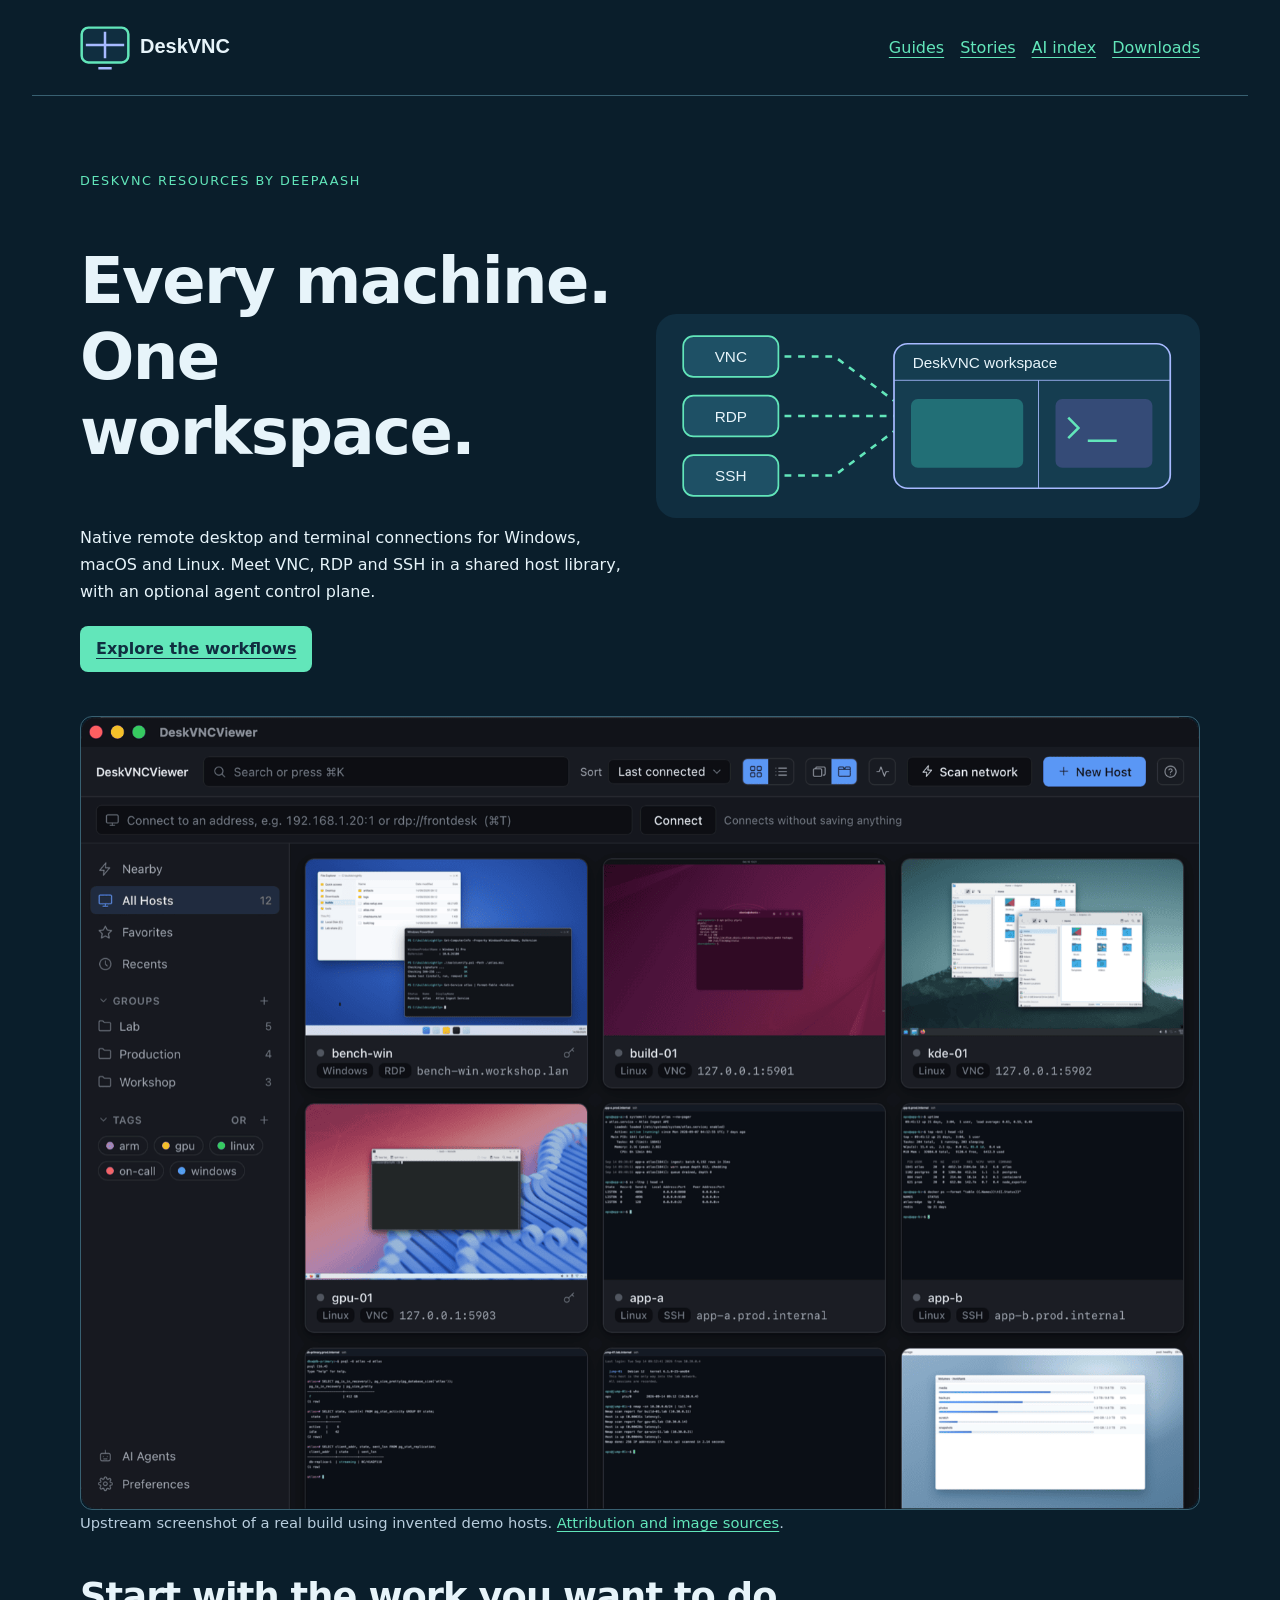
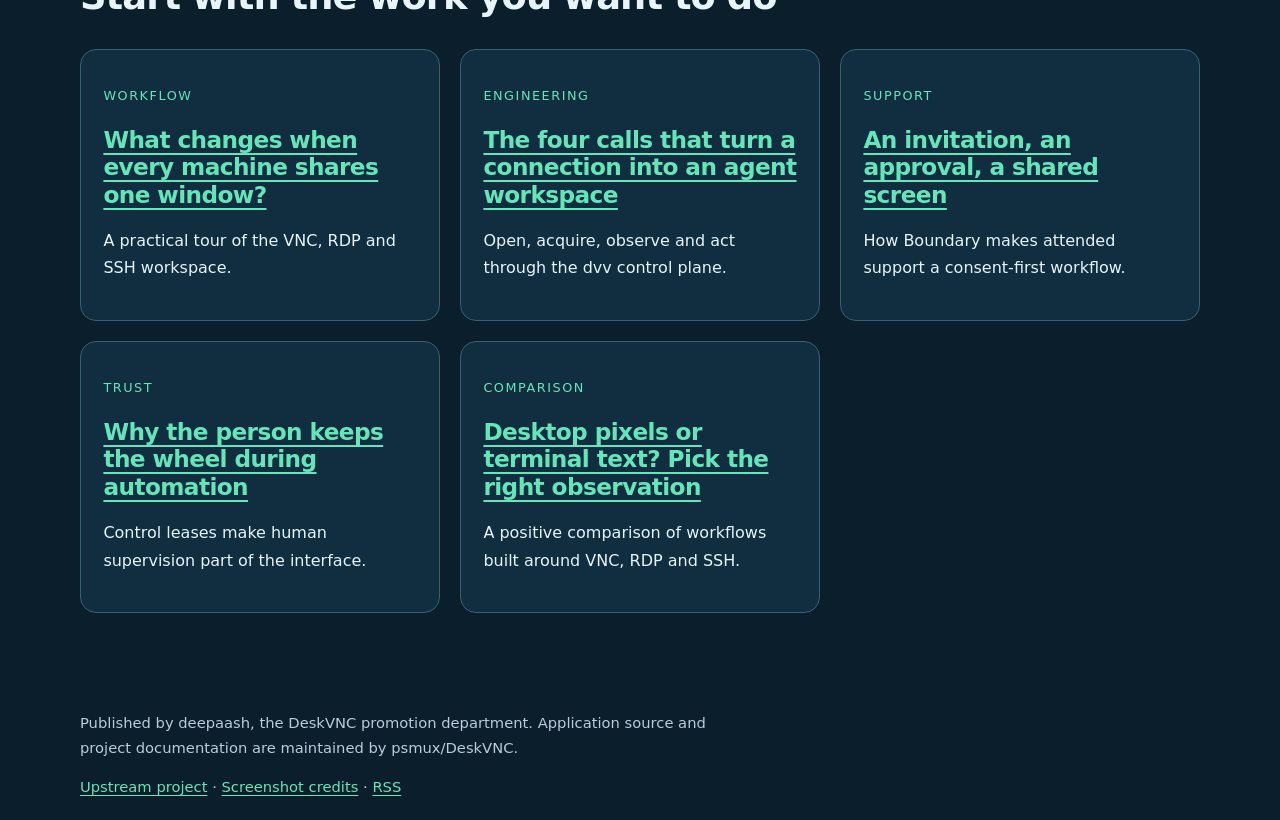
==== docs/index.html @ 3f1eed8b "Publish reviewed DeskVNC resources" ====
<!doctype html>
<html lang="en"><head><meta charset="utf-8"><meta name="viewport" content="width=device-width, initial-scale=1">
<title>Every machine. One workspace. | DeskVNC resources</title><meta name="description" content="Every machine. One workspace.. DeskVNC guides by deepaash.">
<link rel="canonical" href="https://deepaash.github.io/deskvnc-resources-s3-32937833543b/index.html"><link rel="stylesheet" href="style.css"><link rel="icon" href="assets/favicon.svg" type="image/svg+xml"><link rel="alternate" type="application/rss+xml" title="DeskVNC resources" href="rss.xml">
<script type="application/ld+json">{"@context": "https://schema.org", "@type": "WebPage", "headline": "Every machine. One workspace.", "url": "https://deepaash.github.io/deskvnc-resources-s3-32937833543b/index.html", "publisher": {"@type": "Organization", "name": "deepaash"}, "about": {"@type": "SoftwareApplication", "name": "DeskVNC", "url": "https://github.com/psmux/DeskVNC"}}</script></head><body>
<a class="skip-link" href="#main">Skip to content</a><header><a class="brand" href="index.html"><img src="assets/logo.svg" alt="DeskVNC resources"></a><nav aria-label="Primary"><a href="guides.html">Guides</a><a href="posts.html">Stories</a><a href="llms.txt">AI index</a><a href="https://github.com/psmux/DeskVNC/releases">Downloads</a></nav></header>
<main id="main"><section class="hero"><div><p class="eyebrow">DeskVNC resources by deepaash</p><h1>Every machine. One workspace.</h1><p>Native remote desktop and terminal connections for Windows, macOS and Linux. Meet VNC, RDP and SSH in a shared host library, with an optional agent control plane.</p><a class="button" href="guides.html">Explore the workflows</a></div><img class="art" src="assets/hero.svg" alt="Three protocols flow into a DeskVNC workspace"></section><figure><img class="shot" src="assets/library.png" alt="Upstream DeskVNC host library with demo machines"><figcaption>Upstream screenshot of a real build using invented demo hosts. <a href="credits.html">Attribution and image sources</a>.</figcaption></figure><section><h2>Start with the work you want to do</h2><div class="grid"><article class="card"><p class="eyebrow">workflow</p><h2><a href="posts/one-window.html">What changes when every machine shares one window?</a></h2><p>A practical tour of the VNC, RDP and SSH workspace.</p></article><article class="card"><p class="eyebrow">engineering</p><h2><a href="posts/observe-act.html">The four calls that turn a connection into an agent workspace</a></h2><p>Open, acquire, observe and act through the dvv control plane.</p></article><article class="card"><p class="eyebrow">support</p><h2><a href="posts/boundary.html">An invitation, an approval, a shared screen</a></h2><p>How Boundary makes attended support a consent-first workflow.</p></article><article class="card"><p class="eyebrow">trust</p><h2><a href="posts/human-takeover.html">Why the person keeps the wheel during automation</a></h2><p>Control leases make human supervision part of the interface.</p></article><article class="card"><p class="eyebrow">comparison</p><h2><a href="posts/protocol-choice.html">Desktop pixels or terminal text? Pick the right observation</a></h2><p>A positive comparison of workflows built around VNC, RDP and SSH.</p></article></div></section></main><footer><p>Published by deepaash, the DeskVNC promotion department. Application source and project documentation are maintained by psmux/DeskVNC.</p><a href="https://github.com/psmux/DeskVNC">Upstream project</a> · <a href="credits.html">Screenshot credits</a> · <a href="rss.xml">RSS</a></footer></body></html>
---- docs/style.css ----
:root {color-scheme:dark;font:1rem/1.7 system-ui,sans-serif;color:#e7f4fa;background:#0a1e2b;--accent:#62e6ba;--muted:#b8cddd}
*{box-sizing:border-box}body{margin:0}header,main,footer{max-width:76rem;margin:auto;padding:1.3rem clamp(1rem,4vw,3rem)}header{border-bottom:1px solid #386071;display:flex;align-items:center;justify-content:space-between;flex-wrap:wrap;gap:1rem}nav{display:flex;flex-wrap:wrap;gap:1rem}a{color:var(--accent);text-underline-offset:.22em}a:hover{color:white}h1,h2,h3{line-height:1.18;letter-spacing:-.025em}h1{font-size:clamp(2.1rem,5vw,4rem);max-width:20ch}h2{font-size:clamp(1.6rem,3vw,2.3rem)}p,li{max-width:72ch}section{margin:2.5rem 0}img{display:block;max-width:100%;height:auto}figure{margin:1.5rem 0}figcaption,footer{color:var(--muted);font-size:.92rem}.brand img{width:200px}.hero{display:grid;grid-template-columns:1fr 1fr;gap:2rem;align-items:center}.grid{display:grid;grid-template-columns:repeat(auto-fit,minmax(min(100%,19rem),1fr));gap:1.25rem}.card{padding:1.4rem;border:1px solid #386071;border-radius:1rem;background:#102e40}.card h2{font-size:1.45rem}.eyebrow{text-transform:uppercase;letter-spacing:.12em;color:var(--accent);font-size:.8rem}.button{display:inline-block;background:var(--accent);color:#102e40;font-weight:700;padding:.6rem 1rem;border-radius:.5rem;margin:.25rem 0}.button:hover{background:white;color:#102e40}.art{width:100%;max-width:640px}.shot{border:1px solid #386071;border-radius:.75rem}pre{overflow:auto;max-width:100%;padding:1.2rem;background:#102e40;border:1px solid #386071;border-radius:.7rem;font-size:.85rem}code{overflow-wrap:anywhere}article,main{min-width:0}a{overflow-wrap:anywhere}.skip-link{position:absolute;top:-5rem;left:1rem;background:#102e40;padding:1rem;z-index:10}.skip-link:focus{top:0}a:focus-visible{outline:3px solid #a7baff;outline-offset:4px}.source{font-size:.9rem;color:var(--muted)}@media(max-width:700px){.hero{grid-template-columns:1fr}header{align-items:flex-start}.brand img{width:170px}}@media(prefers-reduced-motion:reduce){*{scroll-behavior:auto!important;animation:none!important;transition:none!important}}
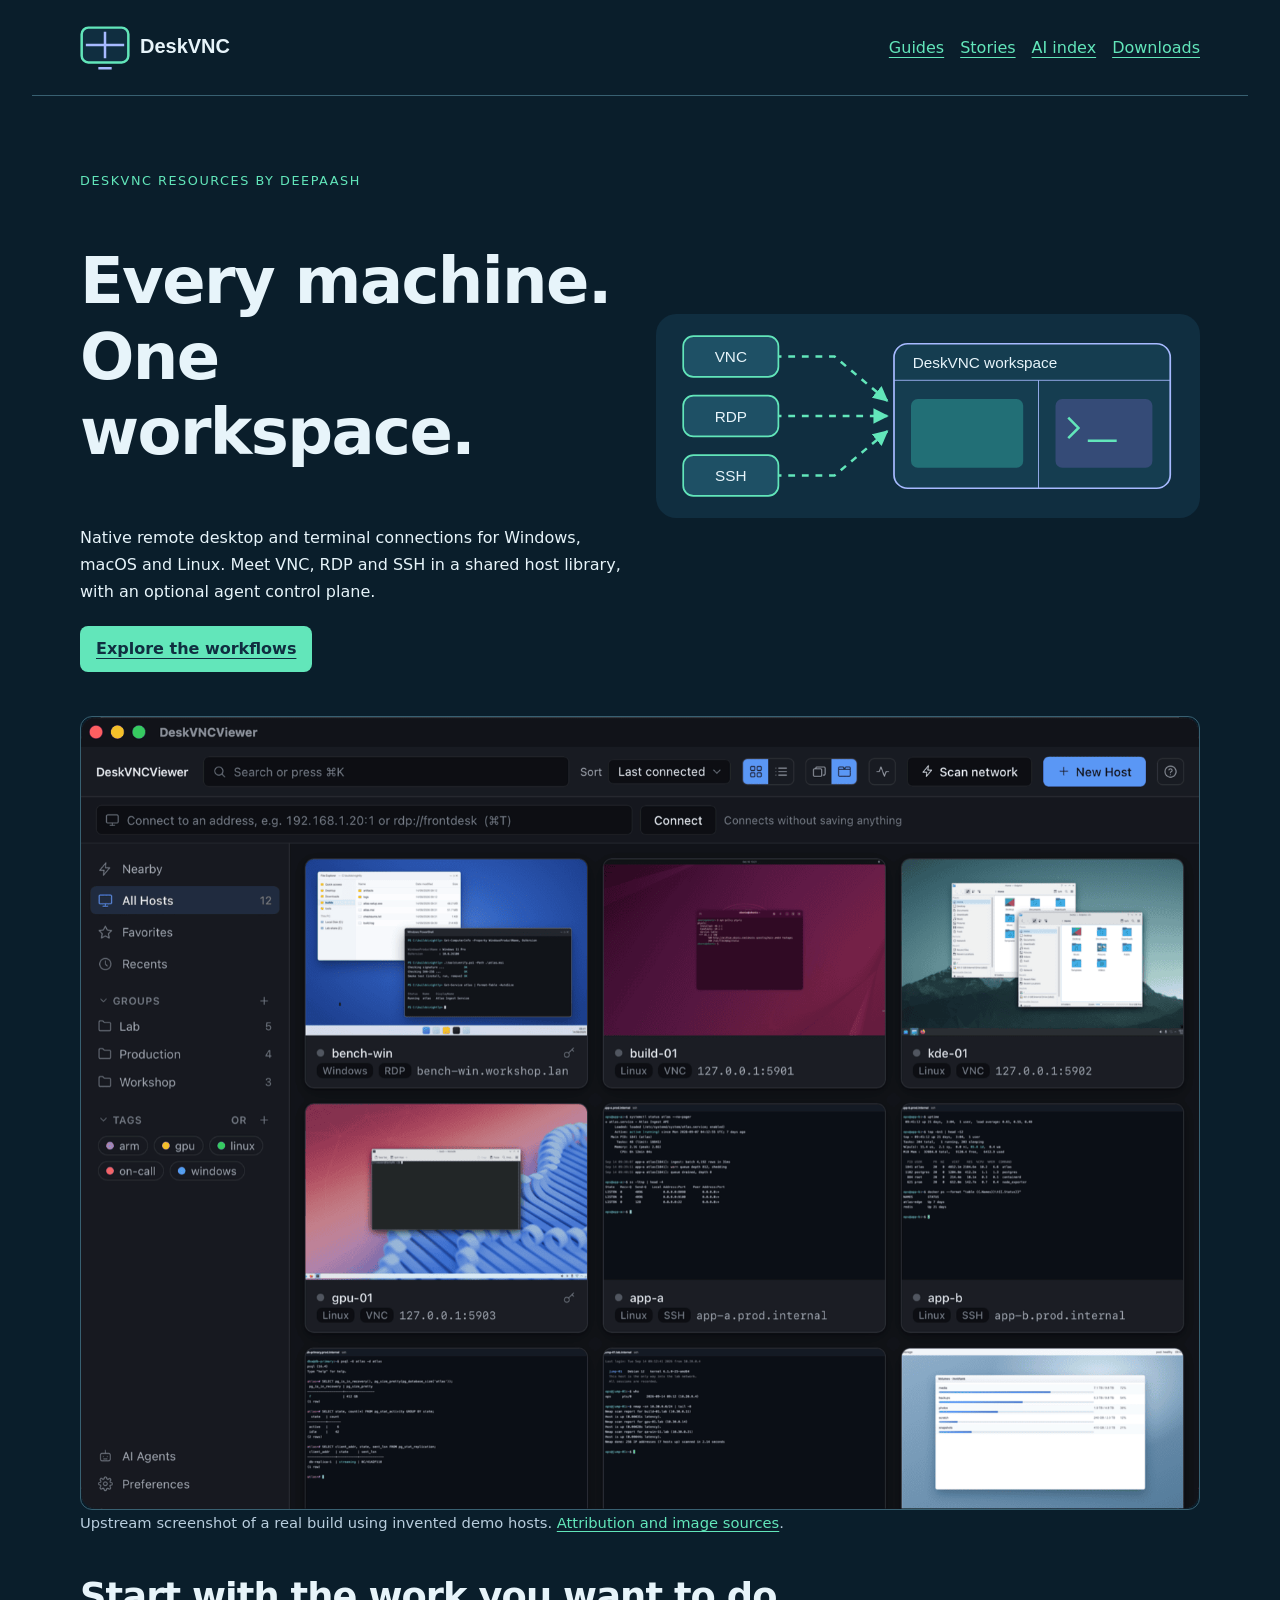
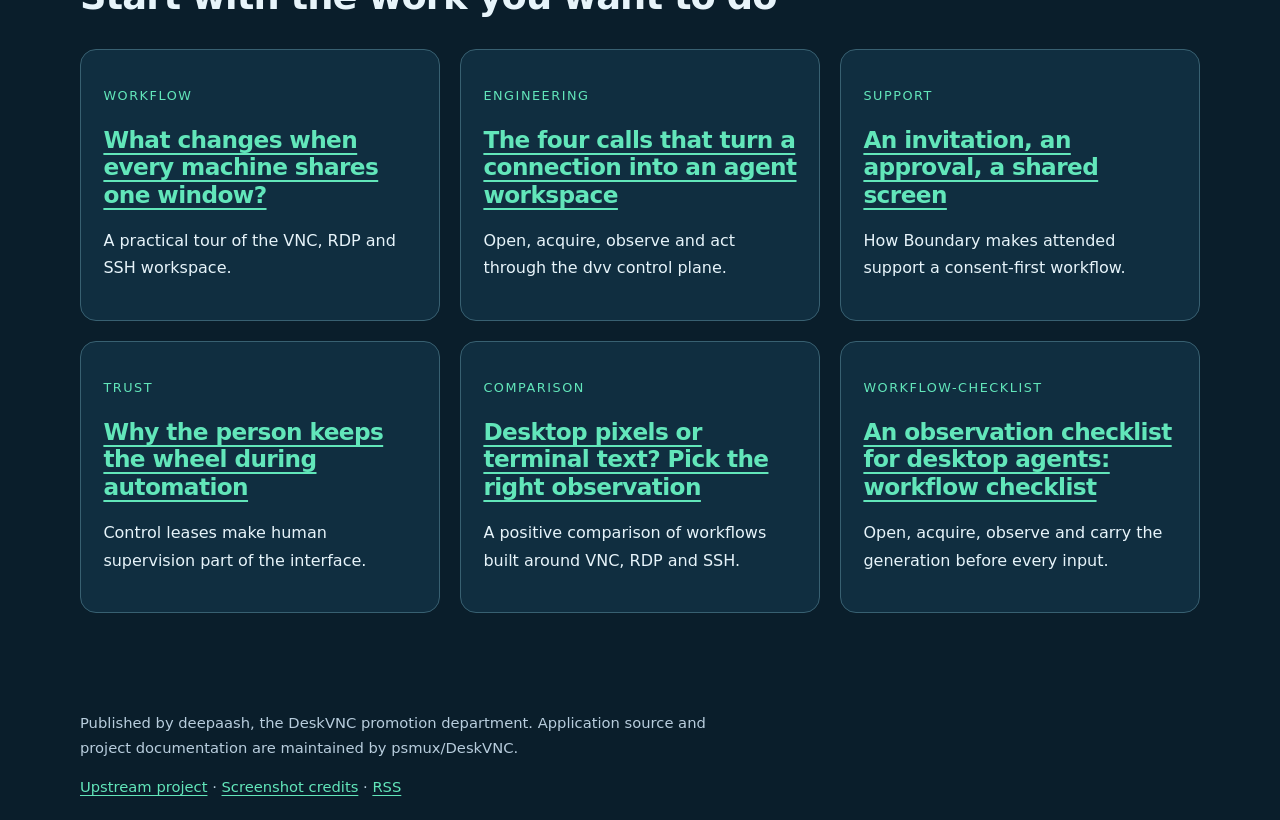
==== commit fd62eea1: "Publish reviewed DeskVNC resources" ====
--- a/docs/index.html
+++ b/docs/index.html
@@ -4,4 +4,4 @@
 <link rel="canonical" href="https://deepaash.github.io/deskvnc-resources-s3-32937833543b/index.html"><link rel="stylesheet" href="style.css"><link rel="icon" href="assets/favicon.svg" type="image/svg+xml"><link rel="alternate" type="application/rss+xml" title="DeskVNC resources" href="rss.xml">
 <script type="application/ld+json">{"@context": "https://schema.org", "@type": "WebPage", "headline": "Every machine. One workspace.", "url": "https://deepaash.github.io/deskvnc-resources-s3-32937833543b/index.html", "publisher": {"@type": "Organization", "name": "deepaash"}, "about": {"@type": "SoftwareApplication", "name": "DeskVNC", "url": "https://github.com/psmux/DeskVNC"}}</script></head><body>
 <a class="skip-link" href="#main">Skip to content</a><header><a class="brand" href="index.html"><img src="assets/logo.svg" alt="DeskVNC resources"></a><nav aria-label="Primary"><a href="guides.html">Guides</a><a href="posts.html">Stories</a><a href="llms.txt">AI index</a><a href="https://github.com/psmux/DeskVNC/releases">Downloads</a></nav></header>
-<main id="main"><section class="hero"><div><p class="eyebrow">DeskVNC resources by deepaash</p><h1>Every machine. One workspace.</h1><p>Native remote desktop and terminal connections for Windows, macOS and Linux. Meet VNC, RDP and SSH in a shared host library, with an optional agent control plane.</p><a class="button" href="guides.html">Explore the workflows</a></div><img class="art" src="assets/hero.svg" alt="Three protocols flow into a DeskVNC workspace"></section><figure><img class="shot" src="assets/library.png" alt="Upstream DeskVNC host library with demo machines"><figcaption>Upstream screenshot of a real build using invented demo hosts. <a href="credits.html">Attribution and image sources</a>.</figcaption></figure><section><h2>Start with the work you want to do</h2><div class="grid"><article class="card"><p class="eyebrow">workflow</p><h2><a href="posts/one-window.html">What changes when every machine shares one window?</a></h2><p>A practical tour of the VNC, RDP and SSH workspace.</p></article><article class="card"><p class="eyebrow">engineering</p><h2><a href="posts/observe-act.html">The four calls that turn a connection into an agent workspace</a></h2><p>Open, acquire, observe and act through the dvv control plane.</p></article><article class="card"><p class="eyebrow">support</p><h2><a href="posts/boundary.html">An invitation, an approval, a shared screen</a></h2><p>How Boundary makes attended support a consent-first workflow.</p></article><article class="card"><p class="eyebrow">trust</p><h2><a href="posts/human-takeover.html">Why the person keeps the wheel during automation</a></h2><p>Control leases make human supervision part of the interface.</p></article><article class="card"><p class="eyebrow">comparison</p><h2><a href="posts/protocol-choice.html">Desktop pixels or terminal text? Pick the right observation</a></h2><p>A positive comparison of workflows built around VNC, RDP and SSH.</p></article></div></section></main><footer><p>Published by deepaash, the DeskVNC promotion department. Application source and project documentation are maintained by psmux/DeskVNC.</p><a href="https://github.com/psmux/DeskVNC">Upstream project</a> · <a href="credits.html">Screenshot credits</a> · <a href="rss.xml">RSS</a></footer></body></html>+<main id="main"><section class="hero"><div><p class="eyebrow">DeskVNC resources by deepaash</p><h1>Every machine. One workspace.</h1><p>Native remote desktop and terminal connections for Windows, macOS and Linux. Meet VNC, RDP and SSH in a shared host library, with an optional agent control plane.</p><a class="button" href="guides.html">Explore the workflows</a></div><img class="art" src="assets/hero.svg" alt="Three protocols flow into a DeskVNC workspace"></section><figure><img class="shot" src="assets/library.png" alt="Upstream DeskVNC host library with demo machines"><figcaption>Upstream screenshot of a real build using invented demo hosts. <a href="credits.html">Attribution and image sources</a>.</figcaption></figure><section><h2>Start with the work you want to do</h2><div class="grid"><article class="card"><p class="eyebrow">workflow</p><h2><a href="posts/one-window.html">What changes when every machine shares one window?</a></h2><p>A practical tour of the VNC, RDP and SSH workspace.</p></article><article class="card"><p class="eyebrow">engineering</p><h2><a href="posts/observe-act.html">The four calls that turn a connection into an agent workspace</a></h2><p>Open, acquire, observe and act through the dvv control plane.</p></article><article class="card"><p class="eyebrow">support</p><h2><a href="posts/boundary.html">An invitation, an approval, a shared screen</a></h2><p>How Boundary makes attended support a consent-first workflow.</p></article><article class="card"><p class="eyebrow">trust</p><h2><a href="posts/human-takeover.html">Why the person keeps the wheel during automation</a></h2><p>Control leases make human supervision part of the interface.</p></article><article class="card"><p class="eyebrow">comparison</p><h2><a href="posts/protocol-choice.html">Desktop pixels or terminal text? Pick the right observation</a></h2><p>A positive comparison of workflows built around VNC, RDP and SSH.</p></article><article class="card"><p class="eyebrow">workflow-checklist</p><h2><a href="posts/agents-workflow-checklist.html">An observation checklist for desktop agents: workflow checklist</a></h2><p>Open, acquire, observe and carry the generation before every input.</p></article></div></section></main><footer><p>Published by deepaash, the DeskVNC promotion department. Application source and project documentation are maintained by psmux/DeskVNC.</p><a href="https://github.com/psmux/DeskVNC">Upstream project</a> · <a href="credits.html">Screenshot credits</a> · <a href="rss.xml">RSS</a></footer></body></html>
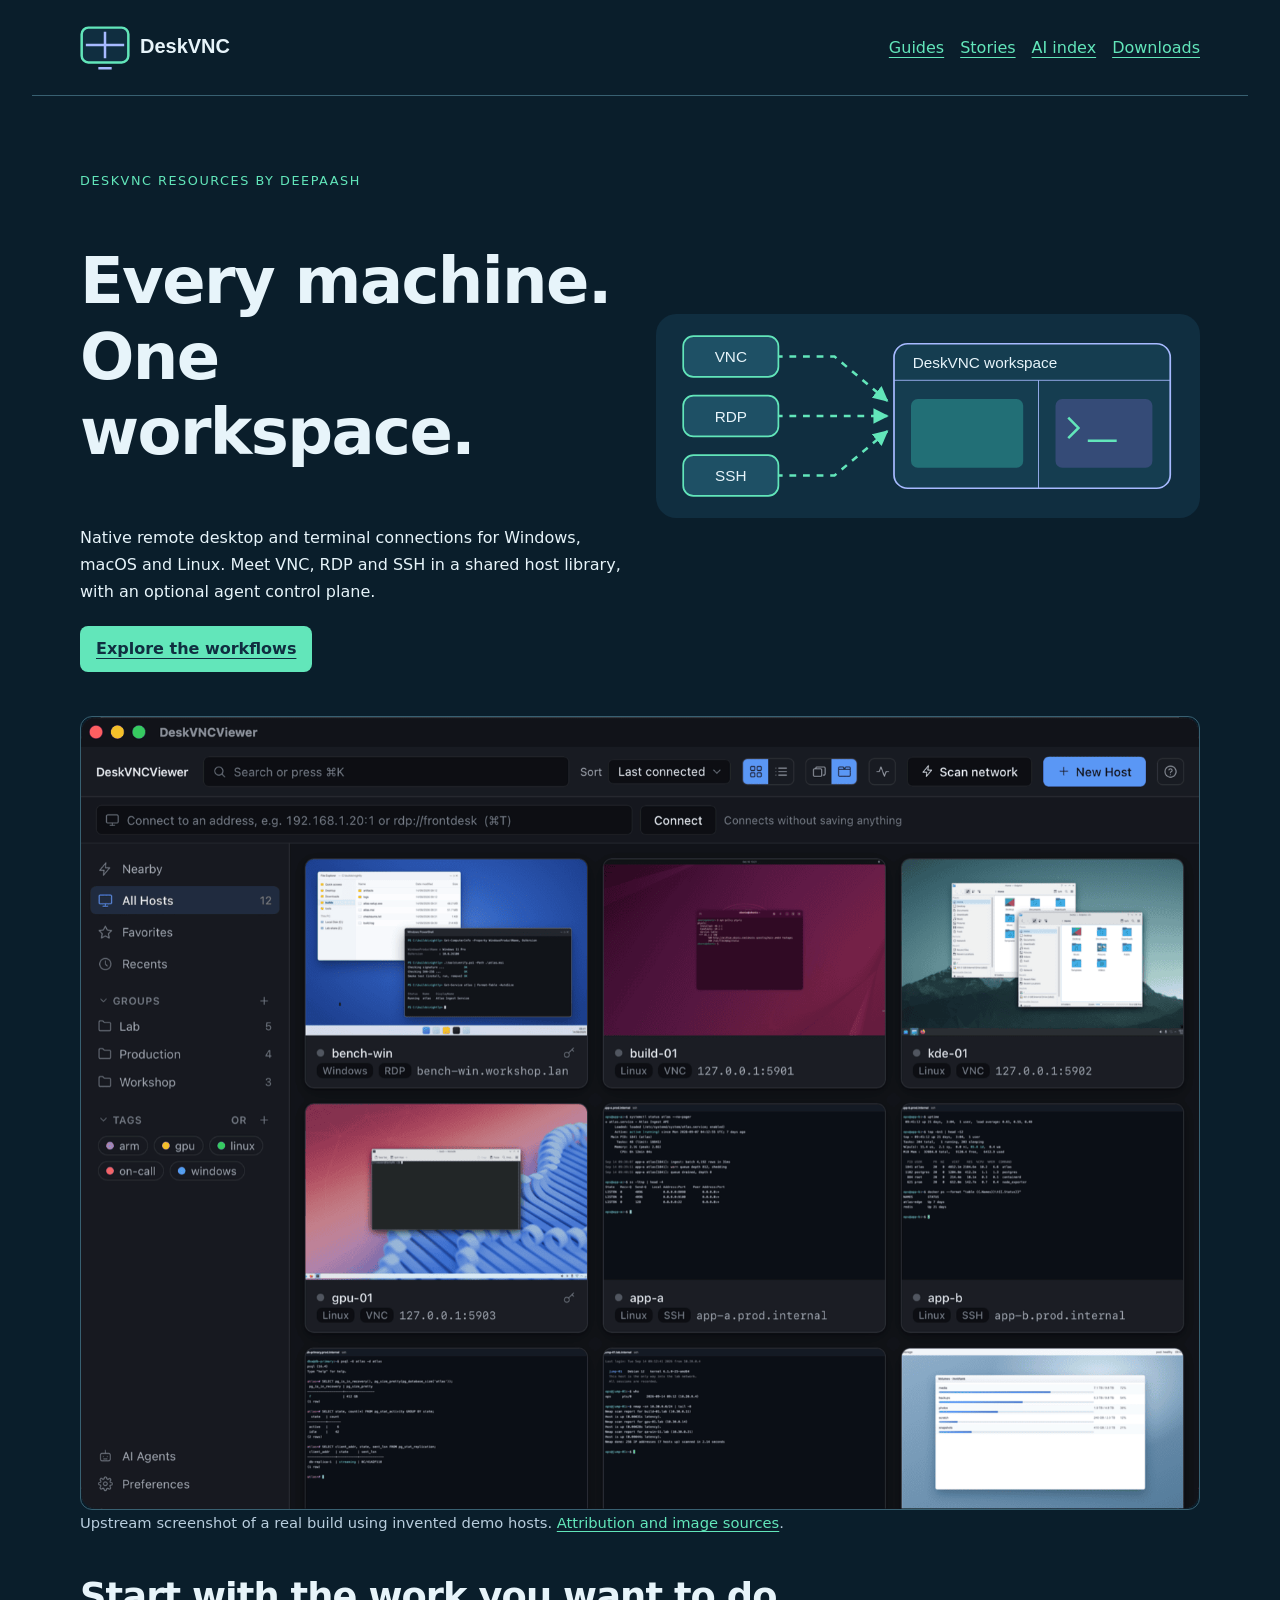
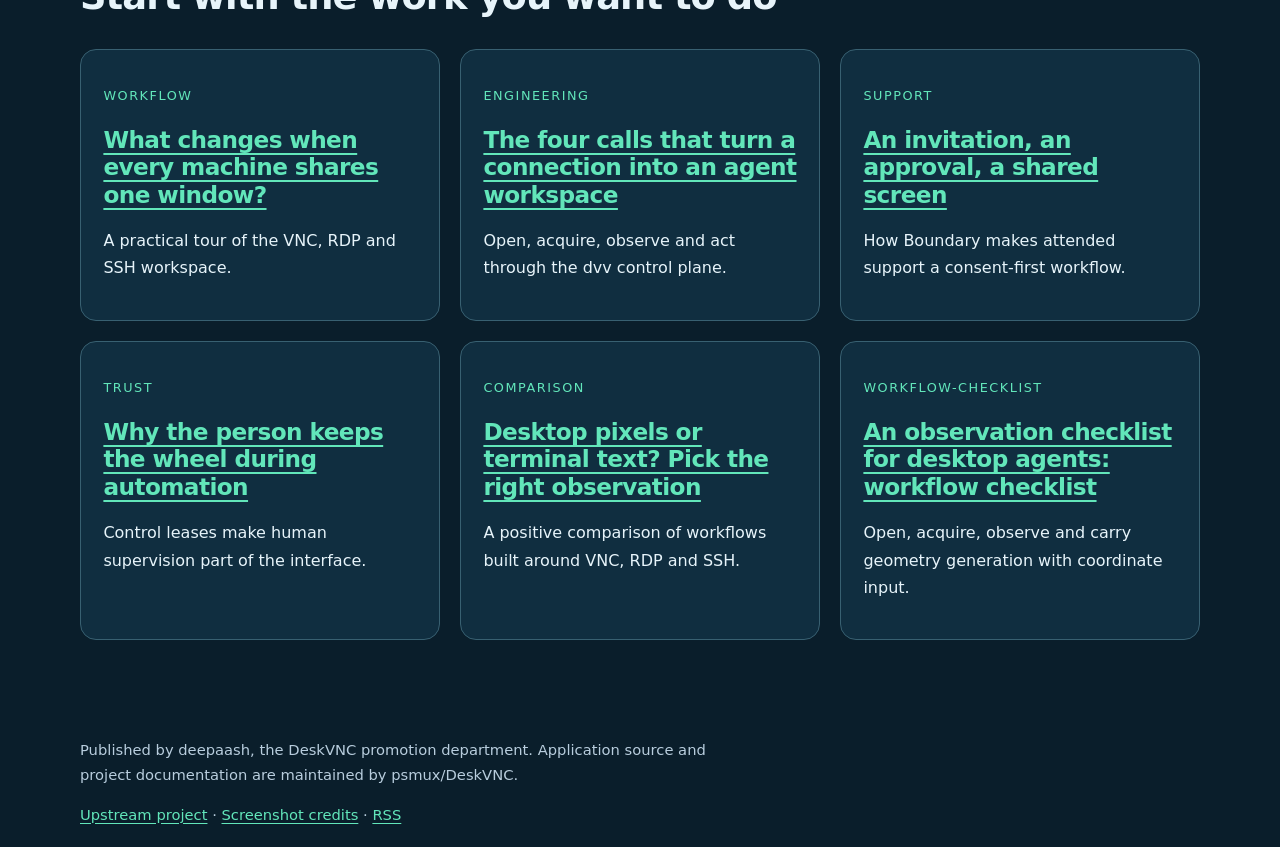
==== commit ccef969b: "Publish reviewed DeskVNC resources" ====
--- a/docs/index.html
+++ b/docs/index.html
@@ -4,4 +4,4 @@
 <link rel="canonical" href="https://deepaash.github.io/deskvnc-resources-s3-32937833543b/index.html"><link rel="stylesheet" href="style.css"><link rel="icon" href="assets/favicon.svg" type="image/svg+xml"><link rel="alternate" type="application/rss+xml" title="DeskVNC resources" href="rss.xml">
 <script type="application/ld+json">{"@context": "https://schema.org", "@type": "WebPage", "headline": "Every machine. One workspace.", "url": "https://deepaash.github.io/deskvnc-resources-s3-32937833543b/index.html", "publisher": {"@type": "Organization", "name": "deepaash"}, "about": {"@type": "SoftwareApplication", "name": "DeskVNC", "url": "https://github.com/psmux/DeskVNC"}}</script></head><body>
 <a class="skip-link" href="#main">Skip to content</a><header><a class="brand" href="index.html"><img src="assets/logo.svg" alt="DeskVNC resources"></a><nav aria-label="Primary"><a href="guides.html">Guides</a><a href="posts.html">Stories</a><a href="llms.txt">AI index</a><a href="https://github.com/psmux/DeskVNC/releases">Downloads</a></nav></header>
-<main id="main"><section class="hero"><div><p class="eyebrow">DeskVNC resources by deepaash</p><h1>Every machine. One workspace.</h1><p>Native remote desktop and terminal connections for Windows, macOS and Linux. Meet VNC, RDP and SSH in a shared host library, with an optional agent control plane.</p><a class="button" href="guides.html">Explore the workflows</a></div><img class="art" src="assets/hero.svg" alt="Three protocols flow into a DeskVNC workspace"></section><figure><img class="shot" src="assets/library.png" alt="Upstream DeskVNC host library with demo machines"><figcaption>Upstream screenshot of a real build using invented demo hosts. <a href="credits.html">Attribution and image sources</a>.</figcaption></figure><section><h2>Start with the work you want to do</h2><div class="grid"><article class="card"><p class="eyebrow">workflow</p><h2><a href="posts/one-window.html">What changes when every machine shares one window?</a></h2><p>A practical tour of the VNC, RDP and SSH workspace.</p></article><article class="card"><p class="eyebrow">engineering</p><h2><a href="posts/observe-act.html">The four calls that turn a connection into an agent workspace</a></h2><p>Open, acquire, observe and act through the dvv control plane.</p></article><article class="card"><p class="eyebrow">support</p><h2><a href="posts/boundary.html">An invitation, an approval, a shared screen</a></h2><p>How Boundary makes attended support a consent-first workflow.</p></article><article class="card"><p class="eyebrow">trust</p><h2><a href="posts/human-takeover.html">Why the person keeps the wheel during automation</a></h2><p>Control leases make human supervision part of the interface.</p></article><article class="card"><p class="eyebrow">comparison</p><h2><a href="posts/protocol-choice.html">Desktop pixels or terminal text? Pick the right observation</a></h2><p>A positive comparison of workflows built around VNC, RDP and SSH.</p></article><article class="card"><p class="eyebrow">workflow-checklist</p><h2><a href="posts/agents-workflow-checklist.html">An observation checklist for desktop agents: workflow checklist</a></h2><p>Open, acquire, observe and carry the generation before every input.</p></article></div></section></main><footer><p>Published by deepaash, the DeskVNC promotion department. Application source and project documentation are maintained by psmux/DeskVNC.</p><a href="https://github.com/psmux/DeskVNC">Upstream project</a> · <a href="credits.html">Screenshot credits</a> · <a href="rss.xml">RSS</a></footer></body></html>+<main id="main"><section class="hero"><div><p class="eyebrow">DeskVNC resources by deepaash</p><h1>Every machine. One workspace.</h1><p>Native remote desktop and terminal connections for Windows, macOS and Linux. Meet VNC, RDP and SSH in a shared host library, with an optional agent control plane.</p><a class="button" href="guides.html">Explore the workflows</a></div><img class="art" src="assets/hero.svg" alt="Three protocols flow into a DeskVNC workspace"></section><figure><img class="shot" src="assets/library.png" alt="Upstream DeskVNC host library with demo machines"><figcaption>Upstream screenshot of a real build using invented demo hosts. <a href="credits.html">Attribution and image sources</a>.</figcaption></figure><section><h2>Start with the work you want to do</h2><div class="grid"><article class="card"><p class="eyebrow">workflow</p><h2><a href="posts/one-window.html">What changes when every machine shares one window?</a></h2><p>A practical tour of the VNC, RDP and SSH workspace.</p></article><article class="card"><p class="eyebrow">engineering</p><h2><a href="posts/observe-act.html">The four calls that turn a connection into an agent workspace</a></h2><p>Open, acquire, observe and act through the dvv control plane.</p></article><article class="card"><p class="eyebrow">support</p><h2><a href="posts/boundary.html">An invitation, an approval, a shared screen</a></h2><p>How Boundary makes attended support a consent-first workflow.</p></article><article class="card"><p class="eyebrow">trust</p><h2><a href="posts/human-takeover.html">Why the person keeps the wheel during automation</a></h2><p>Control leases make human supervision part of the interface.</p></article><article class="card"><p class="eyebrow">comparison</p><h2><a href="posts/protocol-choice.html">Desktop pixels or terminal text? Pick the right observation</a></h2><p>A positive comparison of workflows built around VNC, RDP and SSH.</p></article><article class="card"><p class="eyebrow">workflow-checklist</p><h2><a href="posts/agents-workflow-checklist.html">An observation checklist for desktop agents: workflow checklist</a></h2><p>Open, acquire, observe and carry geometry generation with coordinate input.</p></article></div></section></main><footer><p>Published by deepaash, the DeskVNC promotion department. Application source and project documentation are maintained by psmux/DeskVNC.</p><a href="https://github.com/psmux/DeskVNC">Upstream project</a> · <a href="credits.html">Screenshot credits</a> · <a href="rss.xml">RSS</a></footer></body></html>
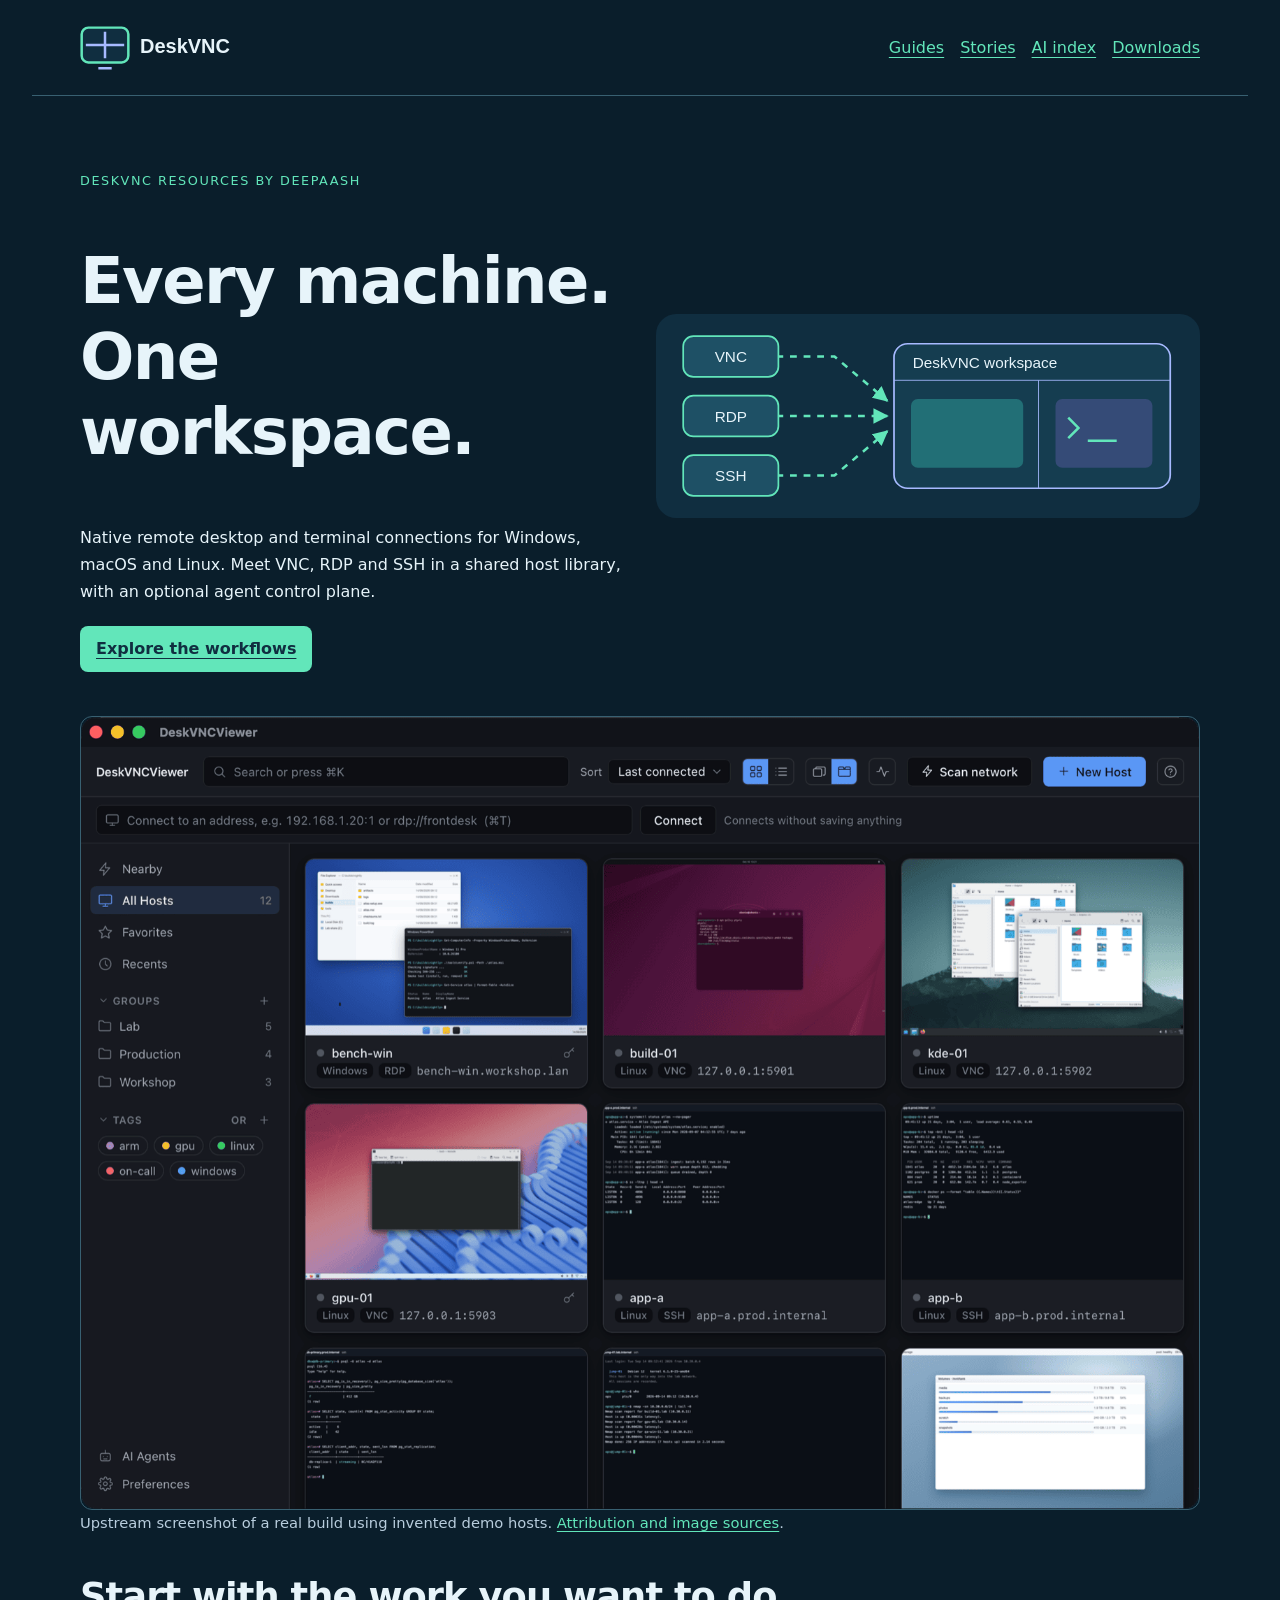
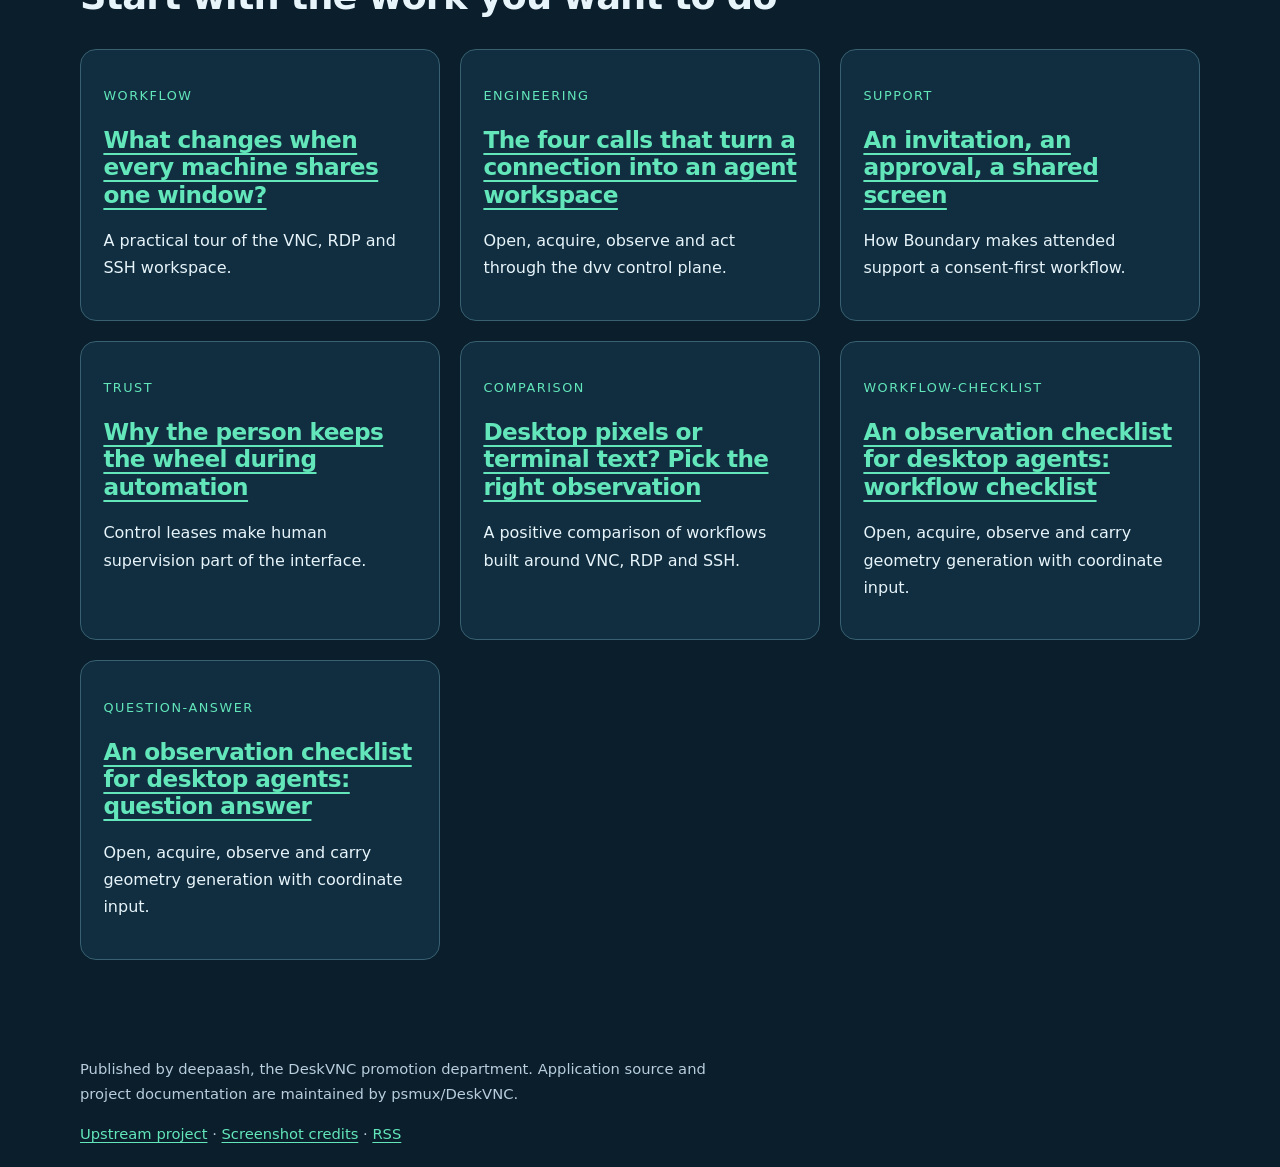
==== commit d1507b80: "Publish reviewed DeskVNC resources" ====
--- a/docs/index.html
+++ b/docs/index.html
@@ -4,4 +4,4 @@
 <link rel="canonical" href="https://deepaash.github.io/deskvnc-resources-s3-32937833543b/index.html"><link rel="stylesheet" href="style.css"><link rel="icon" href="assets/favicon.svg" type="image/svg+xml"><link rel="alternate" type="application/rss+xml" title="DeskVNC resources" href="rss.xml">
 <script type="application/ld+json">{"@context": "https://schema.org", "@type": "WebPage", "headline": "Every machine. One workspace.", "url": "https://deepaash.github.io/deskvnc-resources-s3-32937833543b/index.html", "publisher": {"@type": "Organization", "name": "deepaash"}, "about": {"@type": "SoftwareApplication", "name": "DeskVNC", "url": "https://github.com/psmux/DeskVNC"}}</script></head><body>
 <a class="skip-link" href="#main">Skip to content</a><header><a class="brand" href="index.html"><img src="assets/logo.svg" alt="DeskVNC resources"></a><nav aria-label="Primary"><a href="guides.html">Guides</a><a href="posts.html">Stories</a><a href="llms.txt">AI index</a><a href="https://github.com/psmux/DeskVNC/releases">Downloads</a></nav></header>
-<main id="main"><section class="hero"><div><p class="eyebrow">DeskVNC resources by deepaash</p><h1>Every machine. One workspace.</h1><p>Native remote desktop and terminal connections for Windows, macOS and Linux. Meet VNC, RDP and SSH in a shared host library, with an optional agent control plane.</p><a class="button" href="guides.html">Explore the workflows</a></div><img class="art" src="assets/hero.svg" alt="Three protocols flow into a DeskVNC workspace"></section><figure><img class="shot" src="assets/library.png" alt="Upstream DeskVNC host library with demo machines"><figcaption>Upstream screenshot of a real build using invented demo hosts. <a href="credits.html">Attribution and image sources</a>.</figcaption></figure><section><h2>Start with the work you want to do</h2><div class="grid"><article class="card"><p class="eyebrow">workflow</p><h2><a href="posts/one-window.html">What changes when every machine shares one window?</a></h2><p>A practical tour of the VNC, RDP and SSH workspace.</p></article><article class="card"><p class="eyebrow">engineering</p><h2><a href="posts/observe-act.html">The four calls that turn a connection into an agent workspace</a></h2><p>Open, acquire, observe and act through the dvv control plane.</p></article><article class="card"><p class="eyebrow">support</p><h2><a href="posts/boundary.html">An invitation, an approval, a shared screen</a></h2><p>How Boundary makes attended support a consent-first workflow.</p></article><article class="card"><p class="eyebrow">trust</p><h2><a href="posts/human-takeover.html">Why the person keeps the wheel during automation</a></h2><p>Control leases make human supervision part of the interface.</p></article><article class="card"><p class="eyebrow">comparison</p><h2><a href="posts/protocol-choice.html">Desktop pixels or terminal text? Pick the right observation</a></h2><p>A positive comparison of workflows built around VNC, RDP and SSH.</p></article><article class="card"><p class="eyebrow">workflow-checklist</p><h2><a href="posts/agents-workflow-checklist.html">An observation checklist for desktop agents: workflow checklist</a></h2><p>Open, acquire, observe and carry geometry generation with coordinate input.</p></article></div></section></main><footer><p>Published by deepaash, the DeskVNC promotion department. Application source and project documentation are maintained by psmux/DeskVNC.</p><a href="https://github.com/psmux/DeskVNC">Upstream project</a> · <a href="credits.html">Screenshot credits</a> · <a href="rss.xml">RSS</a></footer></body></html>+<main id="main"><section class="hero"><div><p class="eyebrow">DeskVNC resources by deepaash</p><h1>Every machine. One workspace.</h1><p>Native remote desktop and terminal connections for Windows, macOS and Linux. Meet VNC, RDP and SSH in a shared host library, with an optional agent control plane.</p><a class="button" href="guides.html">Explore the workflows</a></div><img class="art" src="assets/hero.svg" alt="Three protocols flow into a DeskVNC workspace"></section><figure><img class="shot" src="assets/library.png" alt="Upstream DeskVNC host library with demo machines"><figcaption>Upstream screenshot of a real build using invented demo hosts. <a href="credits.html">Attribution and image sources</a>.</figcaption></figure><section><h2>Start with the work you want to do</h2><div class="grid"><article class="card"><p class="eyebrow">workflow</p><h2><a href="posts/one-window.html">What changes when every machine shares one window?</a></h2><p>A practical tour of the VNC, RDP and SSH workspace.</p></article><article class="card"><p class="eyebrow">engineering</p><h2><a href="posts/observe-act.html">The four calls that turn a connection into an agent workspace</a></h2><p>Open, acquire, observe and act through the dvv control plane.</p></article><article class="card"><p class="eyebrow">support</p><h2><a href="posts/boundary.html">An invitation, an approval, a shared screen</a></h2><p>How Boundary makes attended support a consent-first workflow.</p></article><article class="card"><p class="eyebrow">trust</p><h2><a href="posts/human-takeover.html">Why the person keeps the wheel during automation</a></h2><p>Control leases make human supervision part of the interface.</p></article><article class="card"><p class="eyebrow">comparison</p><h2><a href="posts/protocol-choice.html">Desktop pixels or terminal text? Pick the right observation</a></h2><p>A positive comparison of workflows built around VNC, RDP and SSH.</p></article><article class="card"><p class="eyebrow">workflow-checklist</p><h2><a href="posts/agents-workflow-checklist.html">An observation checklist for desktop agents: workflow checklist</a></h2><p>Open, acquire, observe and carry geometry generation with coordinate input.</p></article><article class="card"><p class="eyebrow">question-answer</p><h2><a href="posts/agents-question-answer.html">An observation checklist for desktop agents: question answer</a></h2><p>Open, acquire, observe and carry geometry generation with coordinate input.</p></article></div></section></main><footer><p>Published by deepaash, the DeskVNC promotion department. Application source and project documentation are maintained by psmux/DeskVNC.</p><a href="https://github.com/psmux/DeskVNC">Upstream project</a> · <a href="credits.html">Screenshot credits</a> · <a href="rss.xml">RSS</a></footer></body></html>
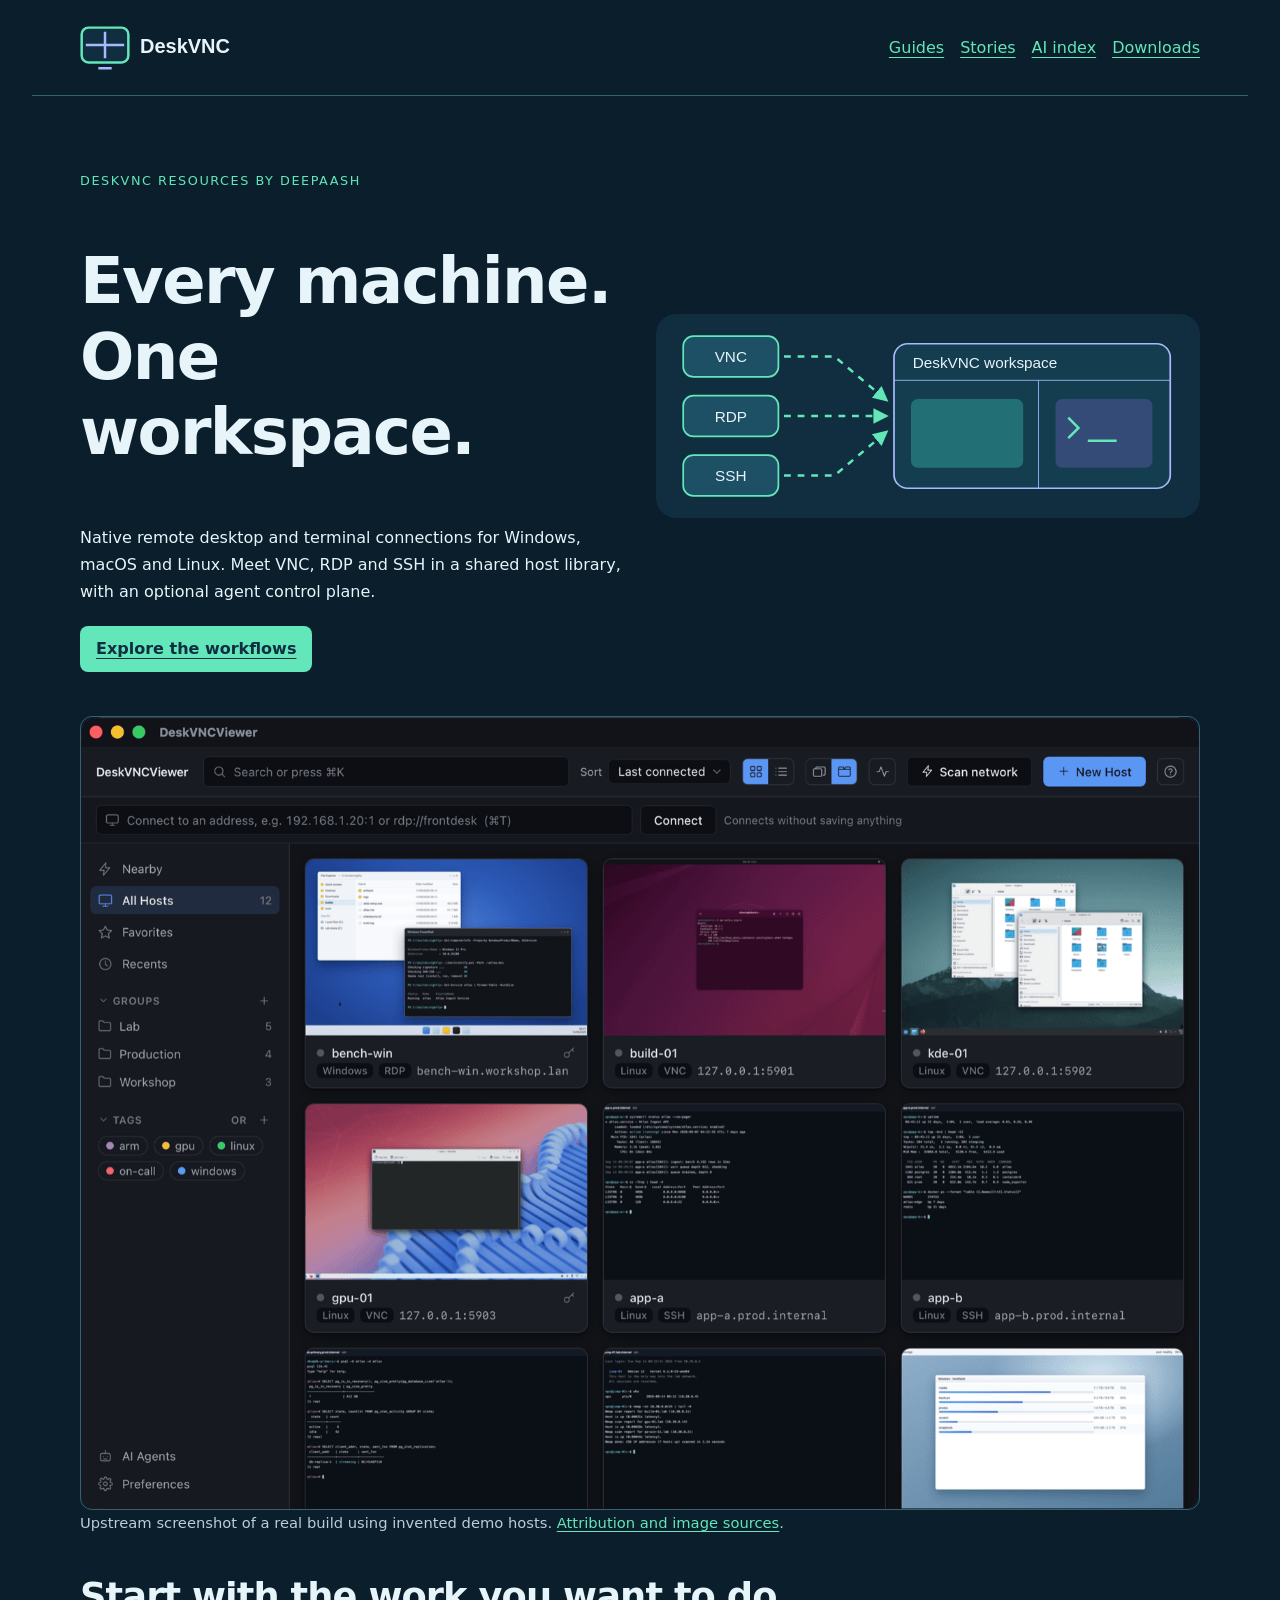
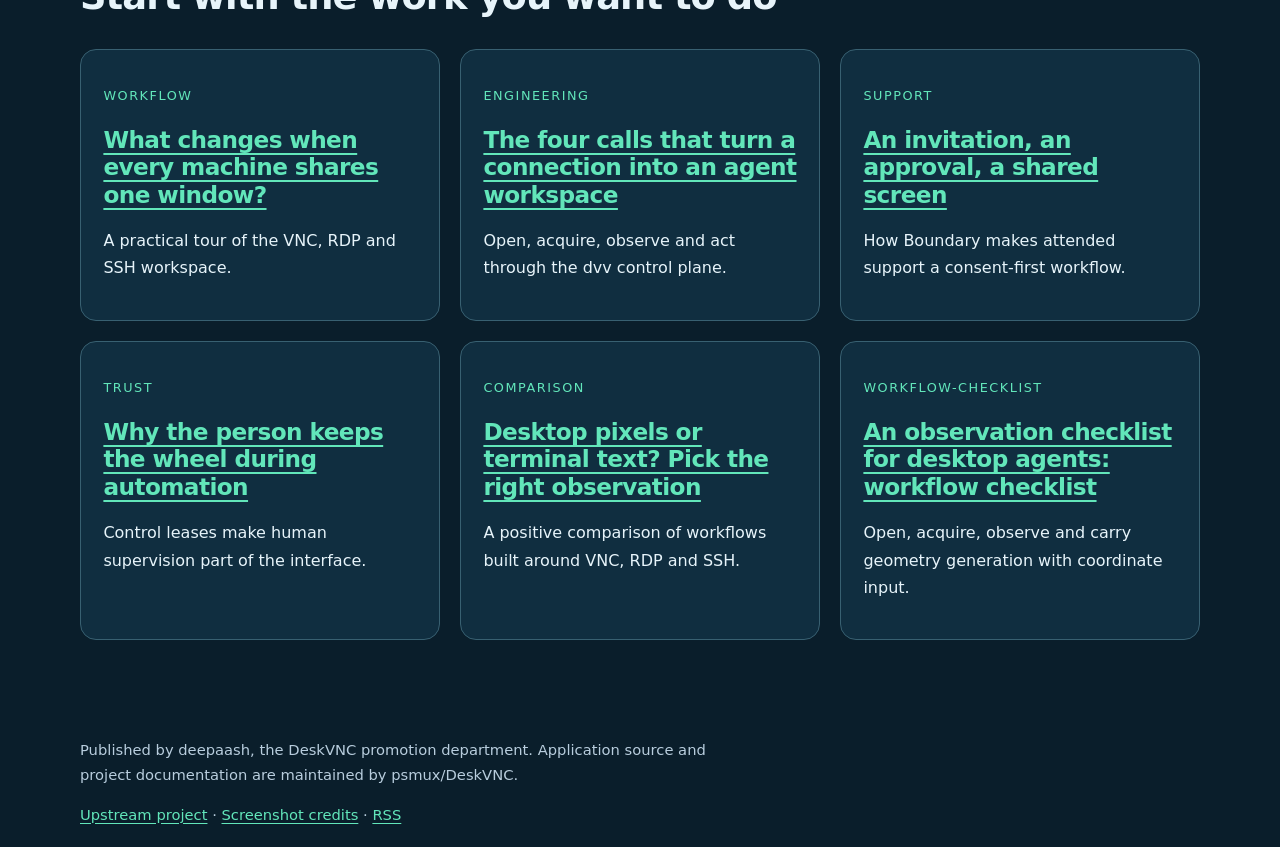
==== commit ead99fea: "Publish reviewed DeskVNC resources" ====
--- a/docs/index.html
+++ b/docs/index.html
@@ -4,4 +4,4 @@
 <link rel="canonical" href="https://deepaash.github.io/deskvnc-resources-s3-32937833543b/index.html"><link rel="stylesheet" href="style.css"><link rel="icon" href="assets/favicon.svg" type="image/svg+xml"><link rel="alternate" type="application/rss+xml" title="DeskVNC resources" href="rss.xml">
 <script type="application/ld+json">{"@context": "https://schema.org", "@type": "WebPage", "headline": "Every machine. One workspace.", "url": "https://deepaash.github.io/deskvnc-resources-s3-32937833543b/index.html", "publisher": {"@type": "Organization", "name": "deepaash"}, "about": {"@type": "SoftwareApplication", "name": "DeskVNC", "url": "https://github.com/psmux/DeskVNC"}}</script></head><body>
 <a class="skip-link" href="#main">Skip to content</a><header><a class="brand" href="index.html"><img src="assets/logo.svg" alt="DeskVNC resources"></a><nav aria-label="Primary"><a href="guides.html">Guides</a><a href="posts.html">Stories</a><a href="llms.txt">AI index</a><a href="https://github.com/psmux/DeskVNC/releases">Downloads</a></nav></header>
-<main id="main"><section class="hero"><div><p class="eyebrow">DeskVNC resources by deepaash</p><h1>Every machine. One workspace.</h1><p>Native remote desktop and terminal connections for Windows, macOS and Linux. Meet VNC, RDP and SSH in a shared host library, with an optional agent control plane.</p><a class="button" href="guides.html">Explore the workflows</a></div><img class="art" src="assets/hero.svg" alt="Three protocols flow into a DeskVNC workspace"></section><figure><img class="shot" src="assets/library.png" alt="Upstream DeskVNC host library with demo machines"><figcaption>Upstream screenshot of a real build using invented demo hosts. <a href="credits.html">Attribution and image sources</a>.</figcaption></figure><section><h2>Start with the work you want to do</h2><div class="grid"><article class="card"><p class="eyebrow">workflow</p><h2><a href="posts/one-window.html">What changes when every machine shares one window?</a></h2><p>A practical tour of the VNC, RDP and SSH workspace.</p></article><article class="card"><p class="eyebrow">engineering</p><h2><a href="posts/observe-act.html">The four calls that turn a connection into an agent workspace</a></h2><p>Open, acquire, observe and act through the dvv control plane.</p></article><article class="card"><p class="eyebrow">support</p><h2><a href="posts/boundary.html">An invitation, an approval, a shared screen</a></h2><p>How Boundary makes attended support a consent-first workflow.</p></article><article class="card"><p class="eyebrow">trust</p><h2><a href="posts/human-takeover.html">Why the person keeps the wheel during automation</a></h2><p>Control leases make human supervision part of the interface.</p></article><article class="card"><p class="eyebrow">comparison</p><h2><a href="posts/protocol-choice.html">Desktop pixels or terminal text? Pick the right observation</a></h2><p>A positive comparison of workflows built around VNC, RDP and SSH.</p></article><article class="card"><p class="eyebrow">workflow-checklist</p><h2><a href="posts/agents-workflow-checklist.html">An observation checklist for desktop agents: workflow checklist</a></h2><p>Open, acquire, observe and carry geometry generation with coordinate input.</p></article><article class="card"><p class="eyebrow">question-answer</p><h2><a href="posts/agents-question-answer.html">An observation checklist for desktop agents: question answer</a></h2><p>Open, acquire, observe and carry geometry generation with coordinate input.</p></article></div></section></main><footer><p>Published by deepaash, the DeskVNC promotion department. Application source and project documentation are maintained by psmux/DeskVNC.</p><a href="https://github.com/psmux/DeskVNC">Upstream project</a> · <a href="credits.html">Screenshot credits</a> · <a href="rss.xml">RSS</a></footer></body></html>+<main id="main"><section class="hero"><div><p class="eyebrow">DeskVNC resources by deepaash</p><h1>Every machine. One workspace.</h1><p>Native remote desktop and terminal connections for Windows, macOS and Linux. Meet VNC, RDP and SSH in a shared host library, with an optional agent control plane.</p><a class="button" href="guides.html">Explore the workflows</a></div><img class="art" src="assets/hero.svg" alt="Three protocols flow into a DeskVNC workspace"></section><figure><img class="shot" src="assets/library.png" alt="Upstream DeskVNC host library with demo machines"><figcaption>Upstream screenshot of a real build using invented demo hosts. <a href="credits.html">Attribution and image sources</a>.</figcaption></figure><section><h2>Start with the work you want to do</h2><div class="grid"><article class="card"><p class="eyebrow">workflow</p><h2><a href="posts/one-window.html">What changes when every machine shares one window?</a></h2><p>A practical tour of the VNC, RDP and SSH workspace.</p></article><article class="card"><p class="eyebrow">engineering</p><h2><a href="posts/observe-act.html">The four calls that turn a connection into an agent workspace</a></h2><p>Open, acquire, observe and act through the dvv control plane.</p></article><article class="card"><p class="eyebrow">support</p><h2><a href="posts/boundary.html">An invitation, an approval, a shared screen</a></h2><p>How Boundary makes attended support a consent-first workflow.</p></article><article class="card"><p class="eyebrow">trust</p><h2><a href="posts/human-takeover.html">Why the person keeps the wheel during automation</a></h2><p>Control leases make human supervision part of the interface.</p></article><article class="card"><p class="eyebrow">comparison</p><h2><a href="posts/protocol-choice.html">Desktop pixels or terminal text? Pick the right observation</a></h2><p>A positive comparison of workflows built around VNC, RDP and SSH.</p></article><article class="card"><p class="eyebrow">workflow-checklist</p><h2><a href="posts/agents-workflow-checklist.html">An observation checklist for desktop agents: workflow checklist</a></h2><p>Open, acquire, observe and carry geometry generation with coordinate input.</p></article></div></section></main><footer><p>Published by deepaash, the DeskVNC promotion department. Application source and project documentation are maintained by psmux/DeskVNC.</p><a href="https://github.com/psmux/DeskVNC">Upstream project</a> · <a href="credits.html">Screenshot credits</a> · <a href="rss.xml">RSS</a></footer></body></html>
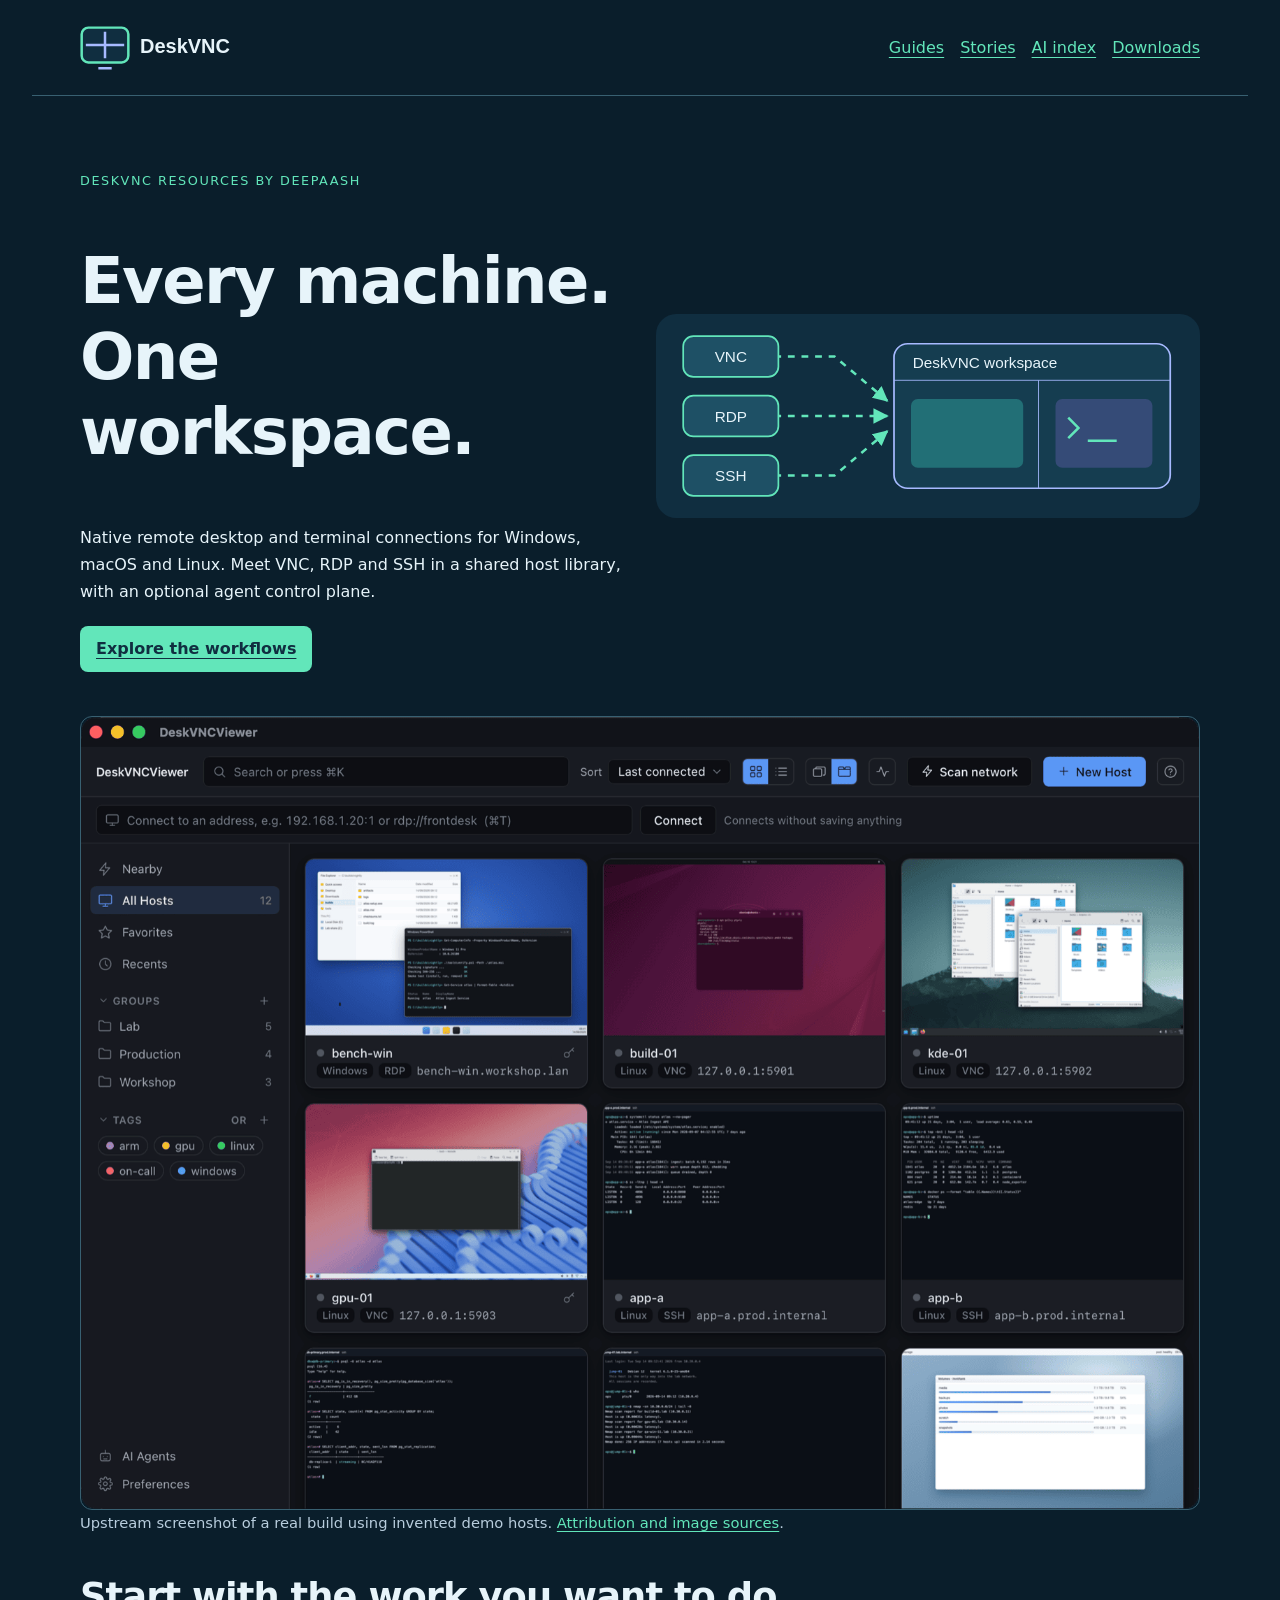
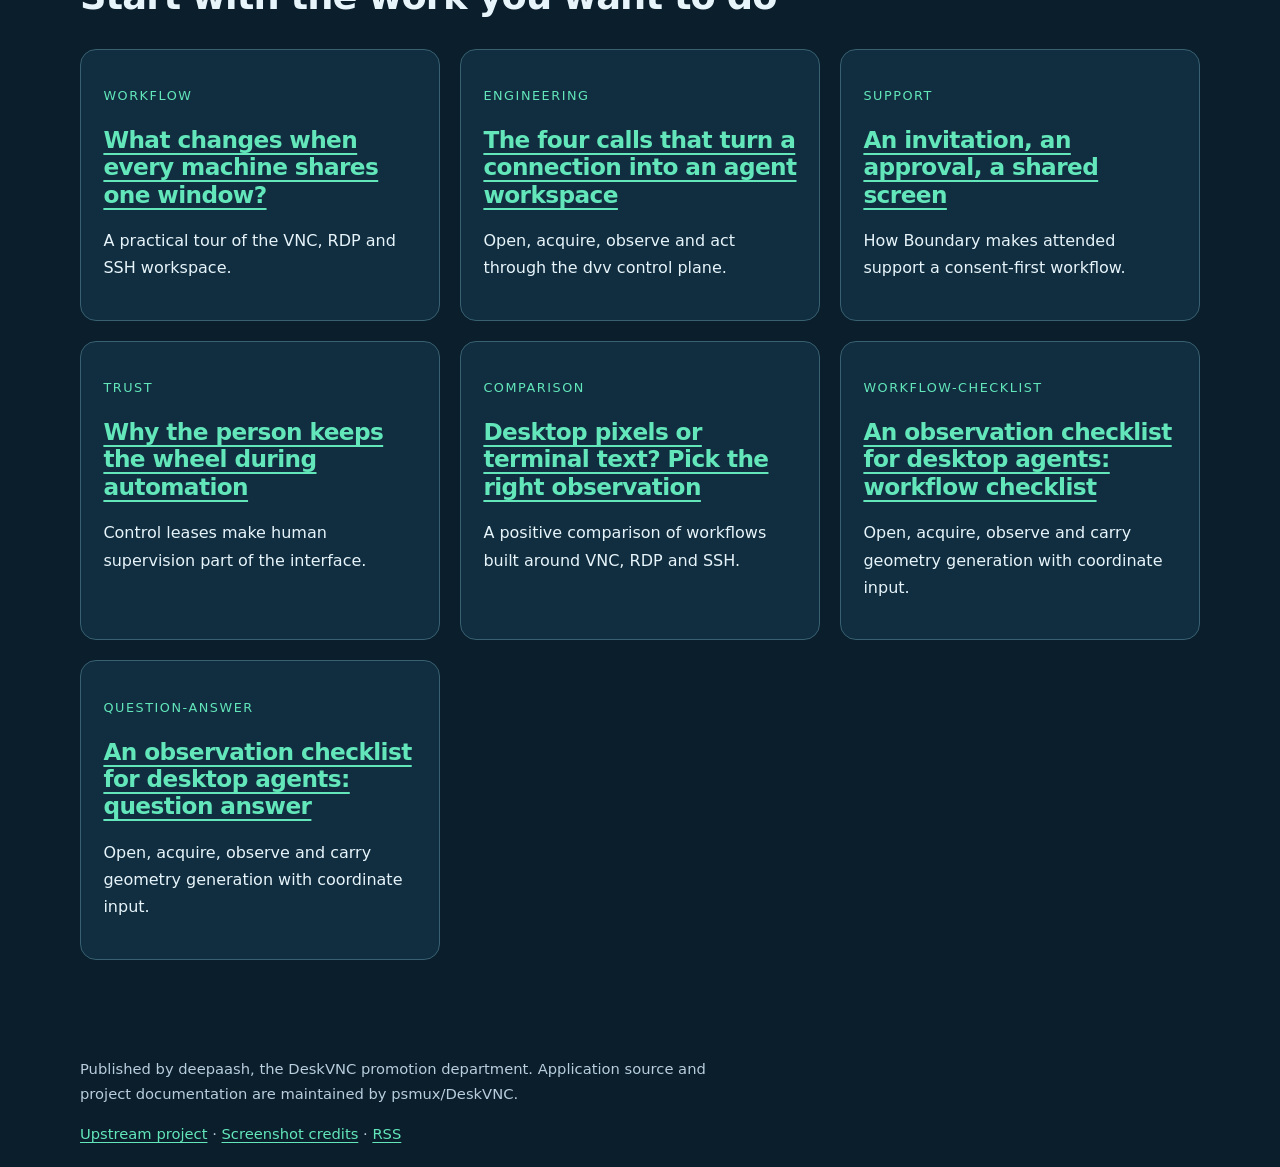
==== commit a3edae7f: "Publish reviewed DeskVNC resources" ====
--- a/docs/index.html
+++ b/docs/index.html
@@ -4,4 +4,4 @@
 <link rel="canonical" href="https://deepaash.github.io/deskvnc-resources-s3-32937833543b/index.html"><link rel="stylesheet" href="style.css"><link rel="icon" href="assets/favicon.svg" type="image/svg+xml"><link rel="alternate" type="application/rss+xml" title="DeskVNC resources" href="rss.xml">
 <script type="application/ld+json">{"@context": "https://schema.org", "@type": "WebPage", "headline": "Every machine. One workspace.", "url": "https://deepaash.github.io/deskvnc-resources-s3-32937833543b/index.html", "publisher": {"@type": "Organization", "name": "deepaash"}, "about": {"@type": "SoftwareApplication", "name": "DeskVNC", "url": "https://github.com/psmux/DeskVNC"}}</script></head><body>
 <a class="skip-link" href="#main">Skip to content</a><header><a class="brand" href="index.html"><img src="assets/logo.svg" alt="DeskVNC resources"></a><nav aria-label="Primary"><a href="guides.html">Guides</a><a href="posts.html">Stories</a><a href="llms.txt">AI index</a><a href="https://github.com/psmux/DeskVNC/releases">Downloads</a></nav></header>
-<main id="main"><section class="hero"><div><p class="eyebrow">DeskVNC resources by deepaash</p><h1>Every machine. One workspace.</h1><p>Native remote desktop and terminal connections for Windows, macOS and Linux. Meet VNC, RDP and SSH in a shared host library, with an optional agent control plane.</p><a class="button" href="guides.html">Explore the workflows</a></div><img class="art" src="assets/hero.svg" alt="Three protocols flow into a DeskVNC workspace"></section><figure><img class="shot" src="assets/library.png" alt="Upstream DeskVNC host library with demo machines"><figcaption>Upstream screenshot of a real build using invented demo hosts. <a href="credits.html">Attribution and image sources</a>.</figcaption></figure><section><h2>Start with the work you want to do</h2><div class="grid"><article class="card"><p class="eyebrow">workflow</p><h2><a href="posts/one-window.html">What changes when every machine shares one window?</a></h2><p>A practical tour of the VNC, RDP and SSH workspace.</p></article><article class="card"><p class="eyebrow">engineering</p><h2><a href="posts/observe-act.html">The four calls that turn a connection into an agent workspace</a></h2><p>Open, acquire, observe and act through the dvv control plane.</p></article><article class="card"><p class="eyebrow">support</p><h2><a href="posts/boundary.html">An invitation, an approval, a shared screen</a></h2><p>How Boundary makes attended support a consent-first workflow.</p></article><article class="card"><p class="eyebrow">trust</p><h2><a href="posts/human-takeover.html">Why the person keeps the wheel during automation</a></h2><p>Control leases make human supervision part of the interface.</p></article><article class="card"><p class="eyebrow">comparison</p><h2><a href="posts/protocol-choice.html">Desktop pixels or terminal text? Pick the right observation</a></h2><p>A positive comparison of workflows built around VNC, RDP and SSH.</p></article><article class="card"><p class="eyebrow">workflow-checklist</p><h2><a href="posts/agents-workflow-checklist.html">An observation checklist for desktop agents: workflow checklist</a></h2><p>Open, acquire, observe and carry geometry generation with coordinate input.</p></article></div></section></main><footer><p>Published by deepaash, the DeskVNC promotion department. Application source and project documentation are maintained by psmux/DeskVNC.</p><a href="https://github.com/psmux/DeskVNC">Upstream project</a> · <a href="credits.html">Screenshot credits</a> · <a href="rss.xml">RSS</a></footer></body></html>+<main id="main"><section class="hero"><div><p class="eyebrow">DeskVNC resources by deepaash</p><h1>Every machine. One workspace.</h1><p>Native remote desktop and terminal connections for Windows, macOS and Linux. Meet VNC, RDP and SSH in a shared host library, with an optional agent control plane.</p><a class="button" href="guides.html">Explore the workflows</a></div><img class="art" src="assets/hero.svg" alt="Three protocols flow into a DeskVNC workspace"></section><figure><img class="shot" src="assets/library.png" alt="Upstream DeskVNC host library with demo machines"><figcaption>Upstream screenshot of a real build using invented demo hosts. <a href="credits.html">Attribution and image sources</a>.</figcaption></figure><section><h2>Start with the work you want to do</h2><div class="grid"><article class="card"><p class="eyebrow">workflow</p><h2><a href="posts/one-window.html">What changes when every machine shares one window?</a></h2><p>A practical tour of the VNC, RDP and SSH workspace.</p></article><article class="card"><p class="eyebrow">engineering</p><h2><a href="posts/observe-act.html">The four calls that turn a connection into an agent workspace</a></h2><p>Open, acquire, observe and act through the dvv control plane.</p></article><article class="card"><p class="eyebrow">support</p><h2><a href="posts/boundary.html">An invitation, an approval, a shared screen</a></h2><p>How Boundary makes attended support a consent-first workflow.</p></article><article class="card"><p class="eyebrow">trust</p><h2><a href="posts/human-takeover.html">Why the person keeps the wheel during automation</a></h2><p>Control leases make human supervision part of the interface.</p></article><article class="card"><p class="eyebrow">comparison</p><h2><a href="posts/protocol-choice.html">Desktop pixels or terminal text? Pick the right observation</a></h2><p>A positive comparison of workflows built around VNC, RDP and SSH.</p></article><article class="card"><p class="eyebrow">workflow-checklist</p><h2><a href="posts/agents-workflow-checklist.html">An observation checklist for desktop agents: workflow checklist</a></h2><p>Open, acquire, observe and carry geometry generation with coordinate input.</p></article><article class="card"><p class="eyebrow">question-answer</p><h2><a href="posts/agents-question-answer.html">An observation checklist for desktop agents: question answer</a></h2><p>Open, acquire, observe and carry geometry generation with coordinate input.</p></article></div></section></main><footer><p>Published by deepaash, the DeskVNC promotion department. Application source and project documentation are maintained by psmux/DeskVNC.</p><a href="https://github.com/psmux/DeskVNC">Upstream project</a> · <a href="credits.html">Screenshot credits</a> · <a href="rss.xml">RSS</a></footer></body></html>
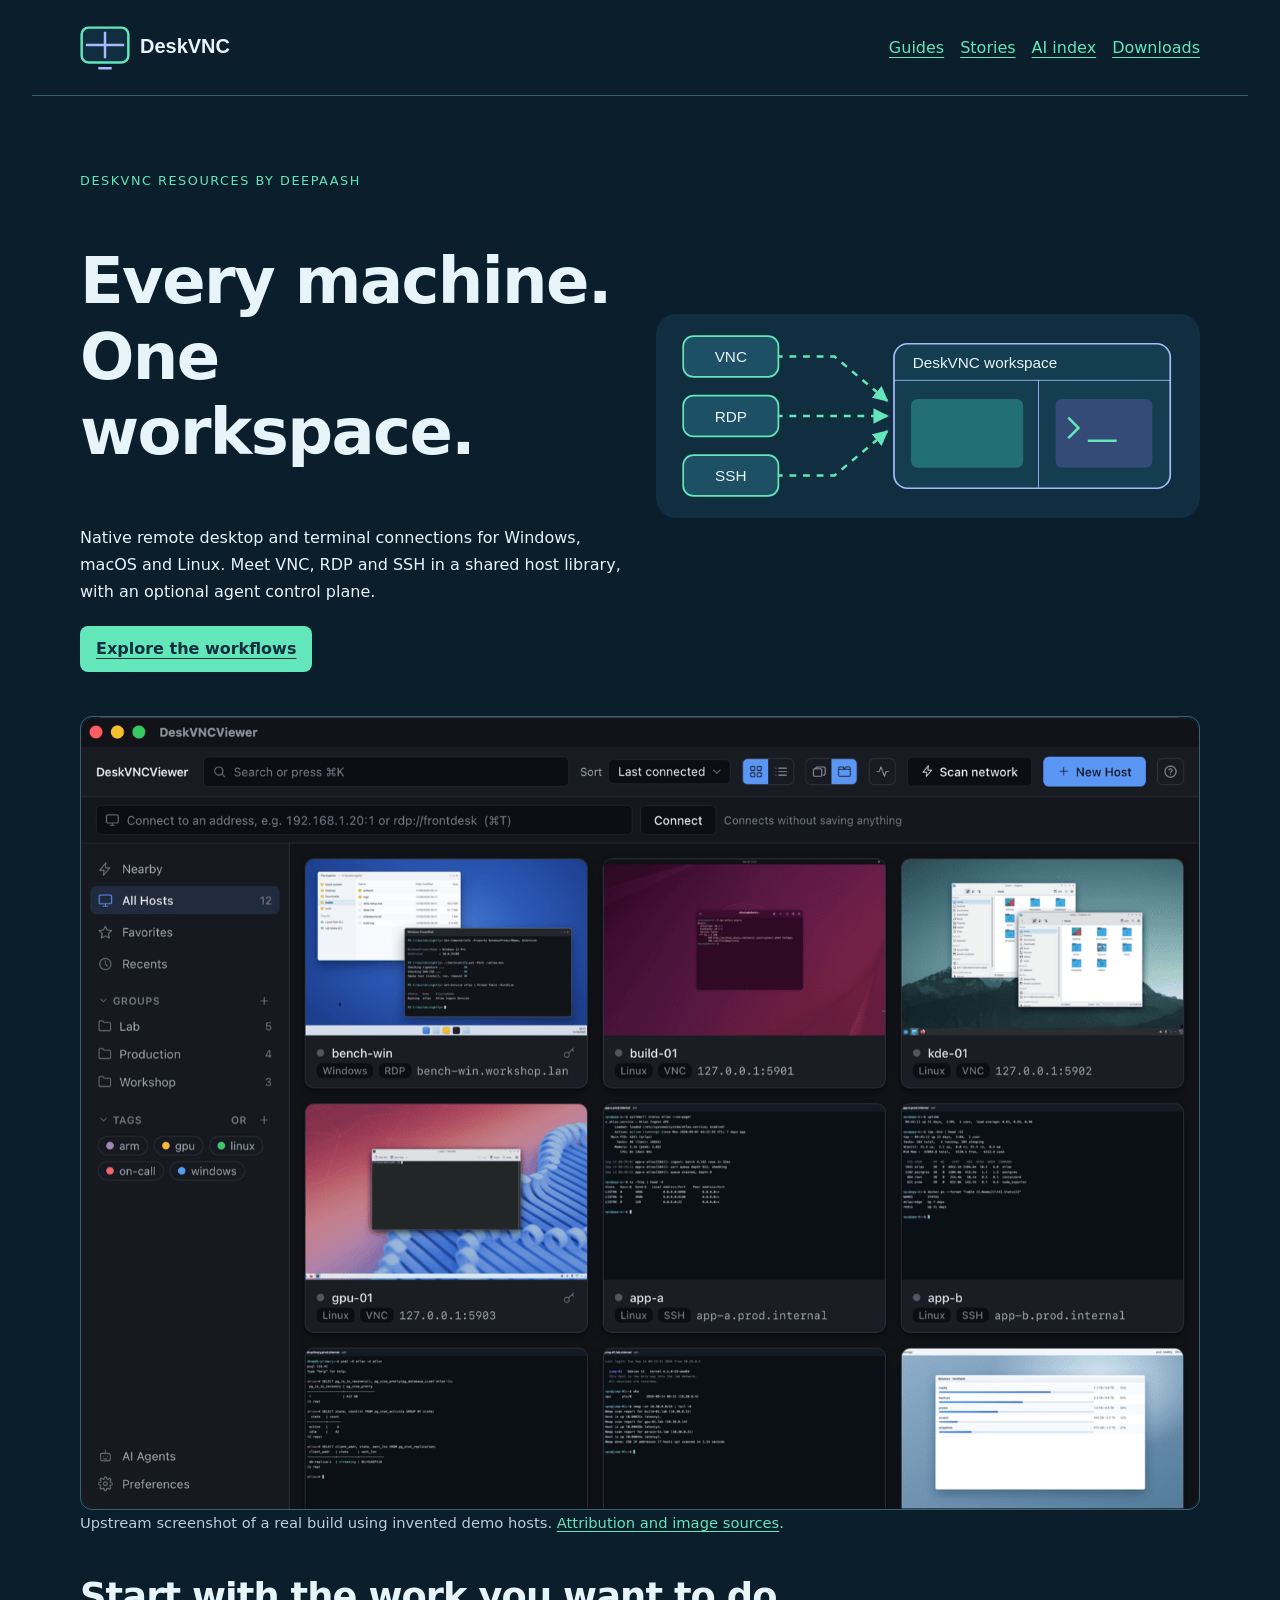
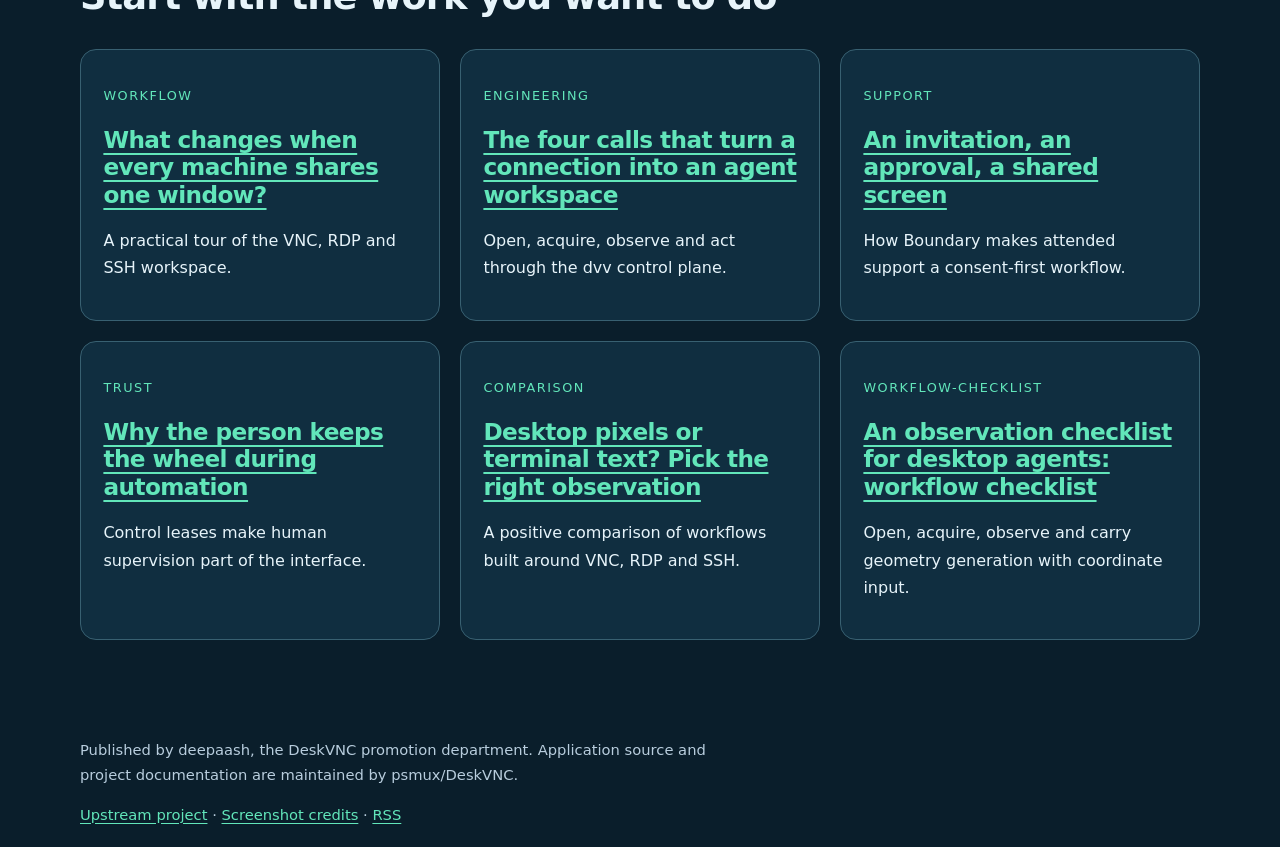
==== commit 73bd92e1: "Publish reviewed DeskVNC resources" ====
--- a/docs/index.html
+++ b/docs/index.html
@@ -4,4 +4,4 @@
 <link rel="canonical" href="https://deepaash.github.io/deskvnc-resources-s3-32937833543b/index.html"><link rel="stylesheet" href="style.css"><link rel="icon" href="assets/favicon.svg" type="image/svg+xml"><link rel="alternate" type="application/rss+xml" title="DeskVNC resources" href="rss.xml">
 <script type="application/ld+json">{"@context": "https://schema.org", "@type": "WebPage", "headline": "Every machine. One workspace.", "url": "https://deepaash.github.io/deskvnc-resources-s3-32937833543b/index.html", "publisher": {"@type": "Organization", "name": "deepaash"}, "about": {"@type": "SoftwareApplication", "name": "DeskVNC", "url": "https://github.com/psmux/DeskVNC"}}</script></head><body>
 <a class="skip-link" href="#main">Skip to content</a><header><a class="brand" href="index.html"><img src="assets/logo.svg" alt="DeskVNC resources"></a><nav aria-label="Primary"><a href="guides.html">Guides</a><a href="posts.html">Stories</a><a href="llms.txt">AI index</a><a href="https://github.com/psmux/DeskVNC/releases">Downloads</a></nav></header>
-<main id="main"><section class="hero"><div><p class="eyebrow">DeskVNC resources by deepaash</p><h1>Every machine. One workspace.</h1><p>Native remote desktop and terminal connections for Windows, macOS and Linux. Meet VNC, RDP and SSH in a shared host library, with an optional agent control plane.</p><a class="button" href="guides.html">Explore the workflows</a></div><img class="art" src="assets/hero.svg" alt="Three protocols flow into a DeskVNC workspace"></section><figure><img class="shot" src="assets/library.png" alt="Upstream DeskVNC host library with demo machines"><figcaption>Upstream screenshot of a real build using invented demo hosts. <a href="credits.html">Attribution and image sources</a>.</figcaption></figure><section><h2>Start with the work you want to do</h2><div class="grid"><article class="card"><p class="eyebrow">workflow</p><h2><a href="posts/one-window.html">What changes when every machine shares one window?</a></h2><p>A practical tour of the VNC, RDP and SSH workspace.</p></article><article class="card"><p class="eyebrow">engineering</p><h2><a href="posts/observe-act.html">The four calls that turn a connection into an agent workspace</a></h2><p>Open, acquire, observe and act through the dvv control plane.</p></article><article class="card"><p class="eyebrow">support</p><h2><a href="posts/boundary.html">An invitation, an approval, a shared screen</a></h2><p>How Boundary makes attended support a consent-first workflow.</p></article><article class="card"><p class="eyebrow">trust</p><h2><a href="posts/human-takeover.html">Why the person keeps the wheel during automation</a></h2><p>Control leases make human supervision part of the interface.</p></article><article class="card"><p class="eyebrow">comparison</p><h2><a href="posts/protocol-choice.html">Desktop pixels or terminal text? Pick the right observation</a></h2><p>A positive comparison of workflows built around VNC, RDP and SSH.</p></article><article class="card"><p class="eyebrow">workflow-checklist</p><h2><a href="posts/agents-workflow-checklist.html">An observation checklist for desktop agents: workflow checklist</a></h2><p>Open, acquire, observe and carry geometry generation with coordinate input.</p></article><article class="card"><p class="eyebrow">question-answer</p><h2><a href="posts/agents-question-answer.html">An observation checklist for desktop agents: question answer</a></h2><p>Open, acquire, observe and carry geometry generation with coordinate input.</p></article></div></section></main><footer><p>Published by deepaash, the DeskVNC promotion department. Application source and project documentation are maintained by psmux/DeskVNC.</p><a href="https://github.com/psmux/DeskVNC">Upstream project</a> · <a href="credits.html">Screenshot credits</a> · <a href="rss.xml">RSS</a></footer></body></html>+<main id="main"><section class="hero"><div><p class="eyebrow">DeskVNC resources by deepaash</p><h1>Every machine. One workspace.</h1><p>Native remote desktop and terminal connections for Windows, macOS and Linux. Meet VNC, RDP and SSH in a shared host library, with an optional agent control plane.</p><a class="button" href="guides.html">Explore the workflows</a></div><img class="art" src="assets/hero.svg" alt="Three protocols flow into a DeskVNC workspace"></section><figure><img class="shot" src="assets/library.png" alt="Upstream DeskVNC host library with demo machines"><figcaption>Upstream screenshot of a real build using invented demo hosts. <a href="credits.html">Attribution and image sources</a>.</figcaption></figure><section><h2>Start with the work you want to do</h2><div class="grid"><article class="card"><p class="eyebrow">workflow</p><h2><a href="posts/one-window.html">What changes when every machine shares one window?</a></h2><p>A practical tour of the VNC, RDP and SSH workspace.</p></article><article class="card"><p class="eyebrow">engineering</p><h2><a href="posts/observe-act.html">The four calls that turn a connection into an agent workspace</a></h2><p>Open, acquire, observe and act through the dvv control plane.</p></article><article class="card"><p class="eyebrow">support</p><h2><a href="posts/boundary.html">An invitation, an approval, a shared screen</a></h2><p>How Boundary makes attended support a consent-first workflow.</p></article><article class="card"><p class="eyebrow">trust</p><h2><a href="posts/human-takeover.html">Why the person keeps the wheel during automation</a></h2><p>Control leases make human supervision part of the interface.</p></article><article class="card"><p class="eyebrow">comparison</p><h2><a href="posts/protocol-choice.html">Desktop pixels or terminal text? Pick the right observation</a></h2><p>A positive comparison of workflows built around VNC, RDP and SSH.</p></article><article class="card"><p class="eyebrow">workflow-checklist</p><h2><a href="posts/agents-workflow-checklist.html">An observation checklist for desktop agents: workflow checklist</a></h2><p>Open, acquire, observe and carry geometry generation with coordinate input.</p></article></div></section></main><footer><p>Published by deepaash, the DeskVNC promotion department. Application source and project documentation are maintained by psmux/DeskVNC.</p><a href="https://github.com/psmux/DeskVNC">Upstream project</a> · <a href="credits.html">Screenshot credits</a> · <a href="rss.xml">RSS</a></footer></body></html>
